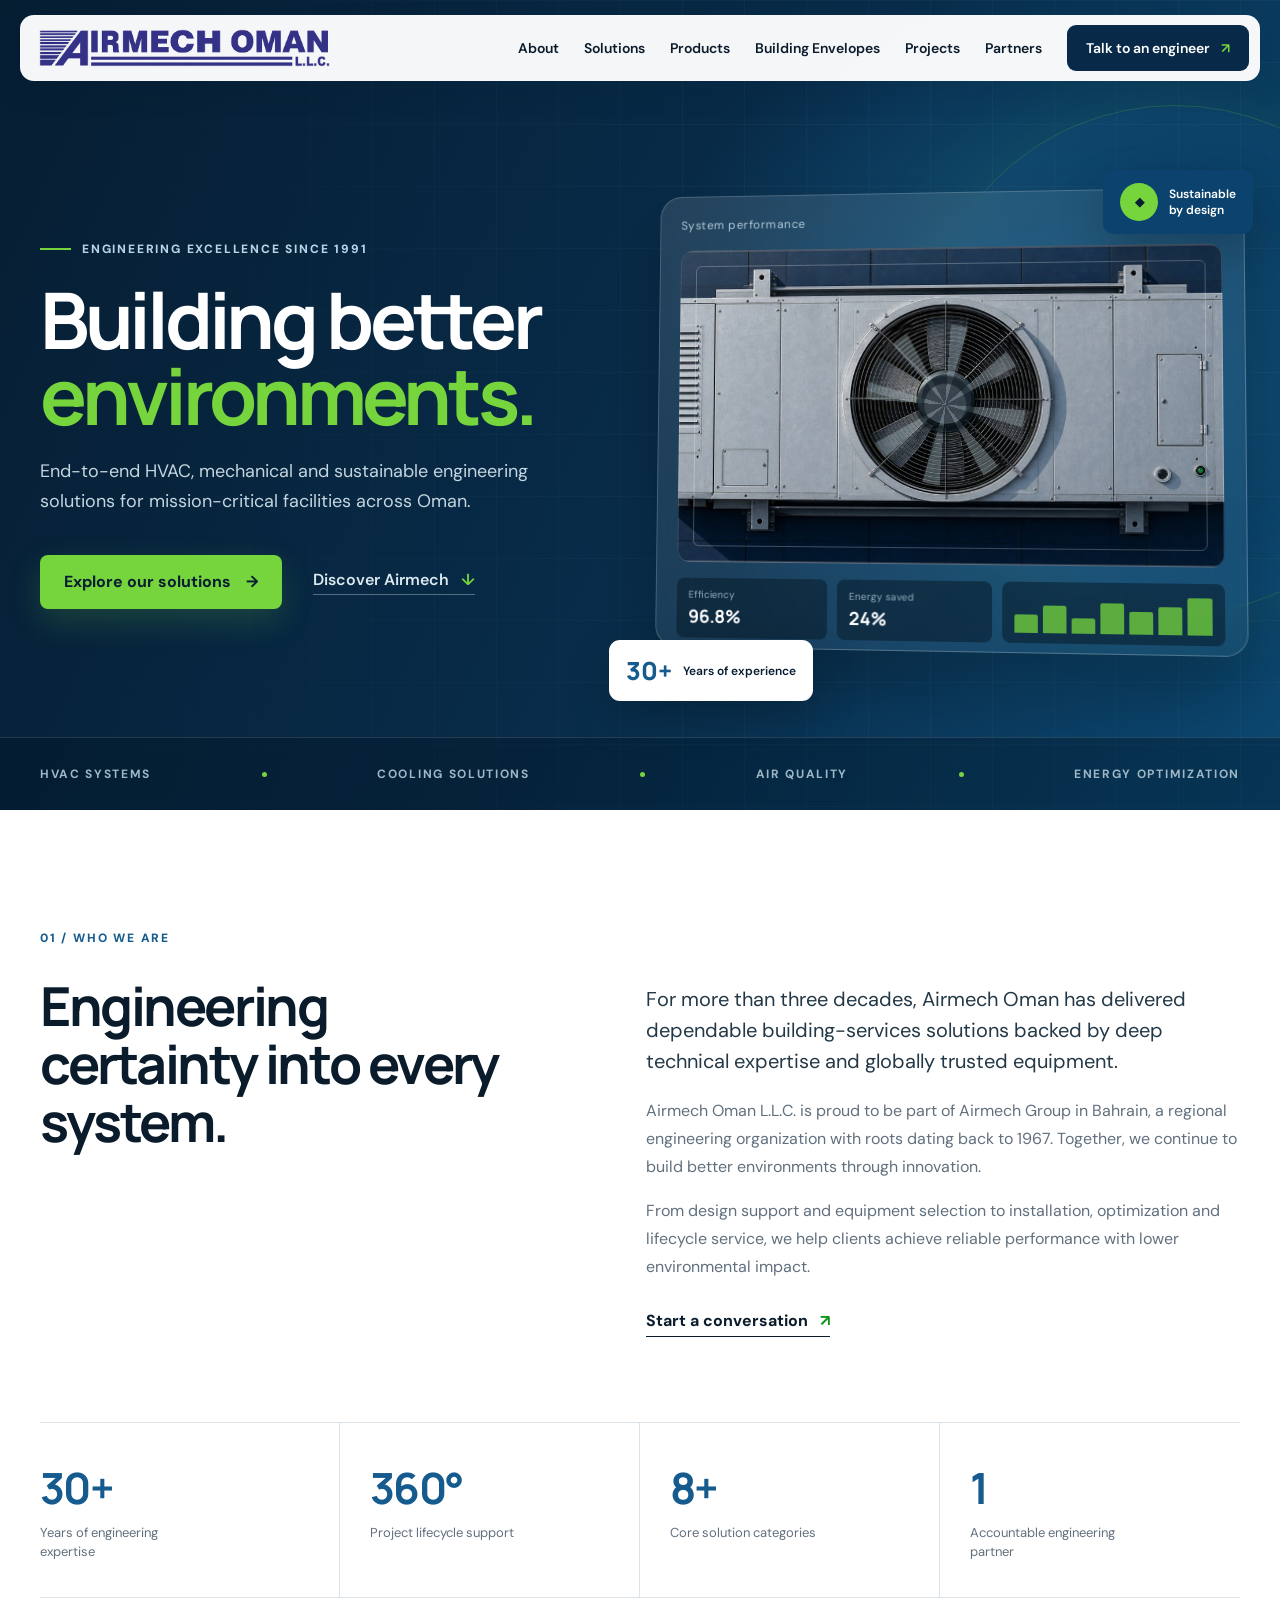
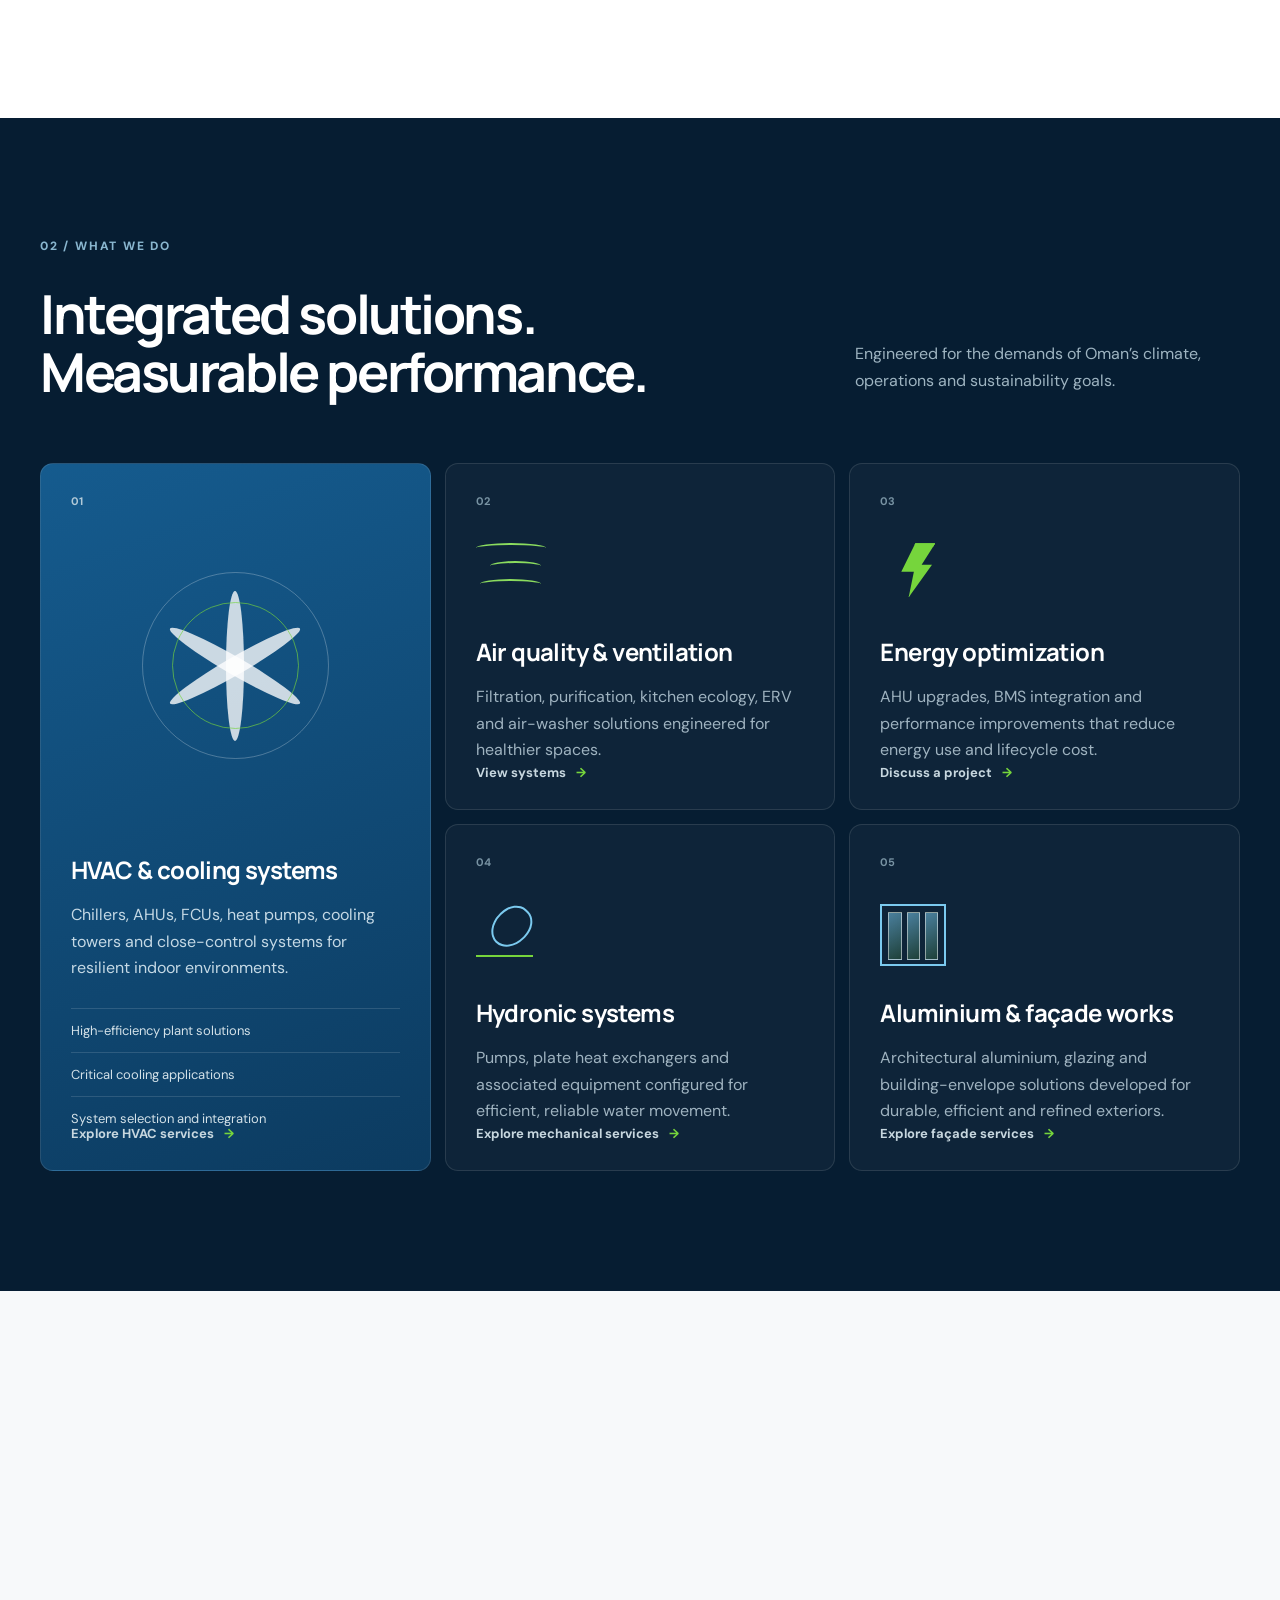
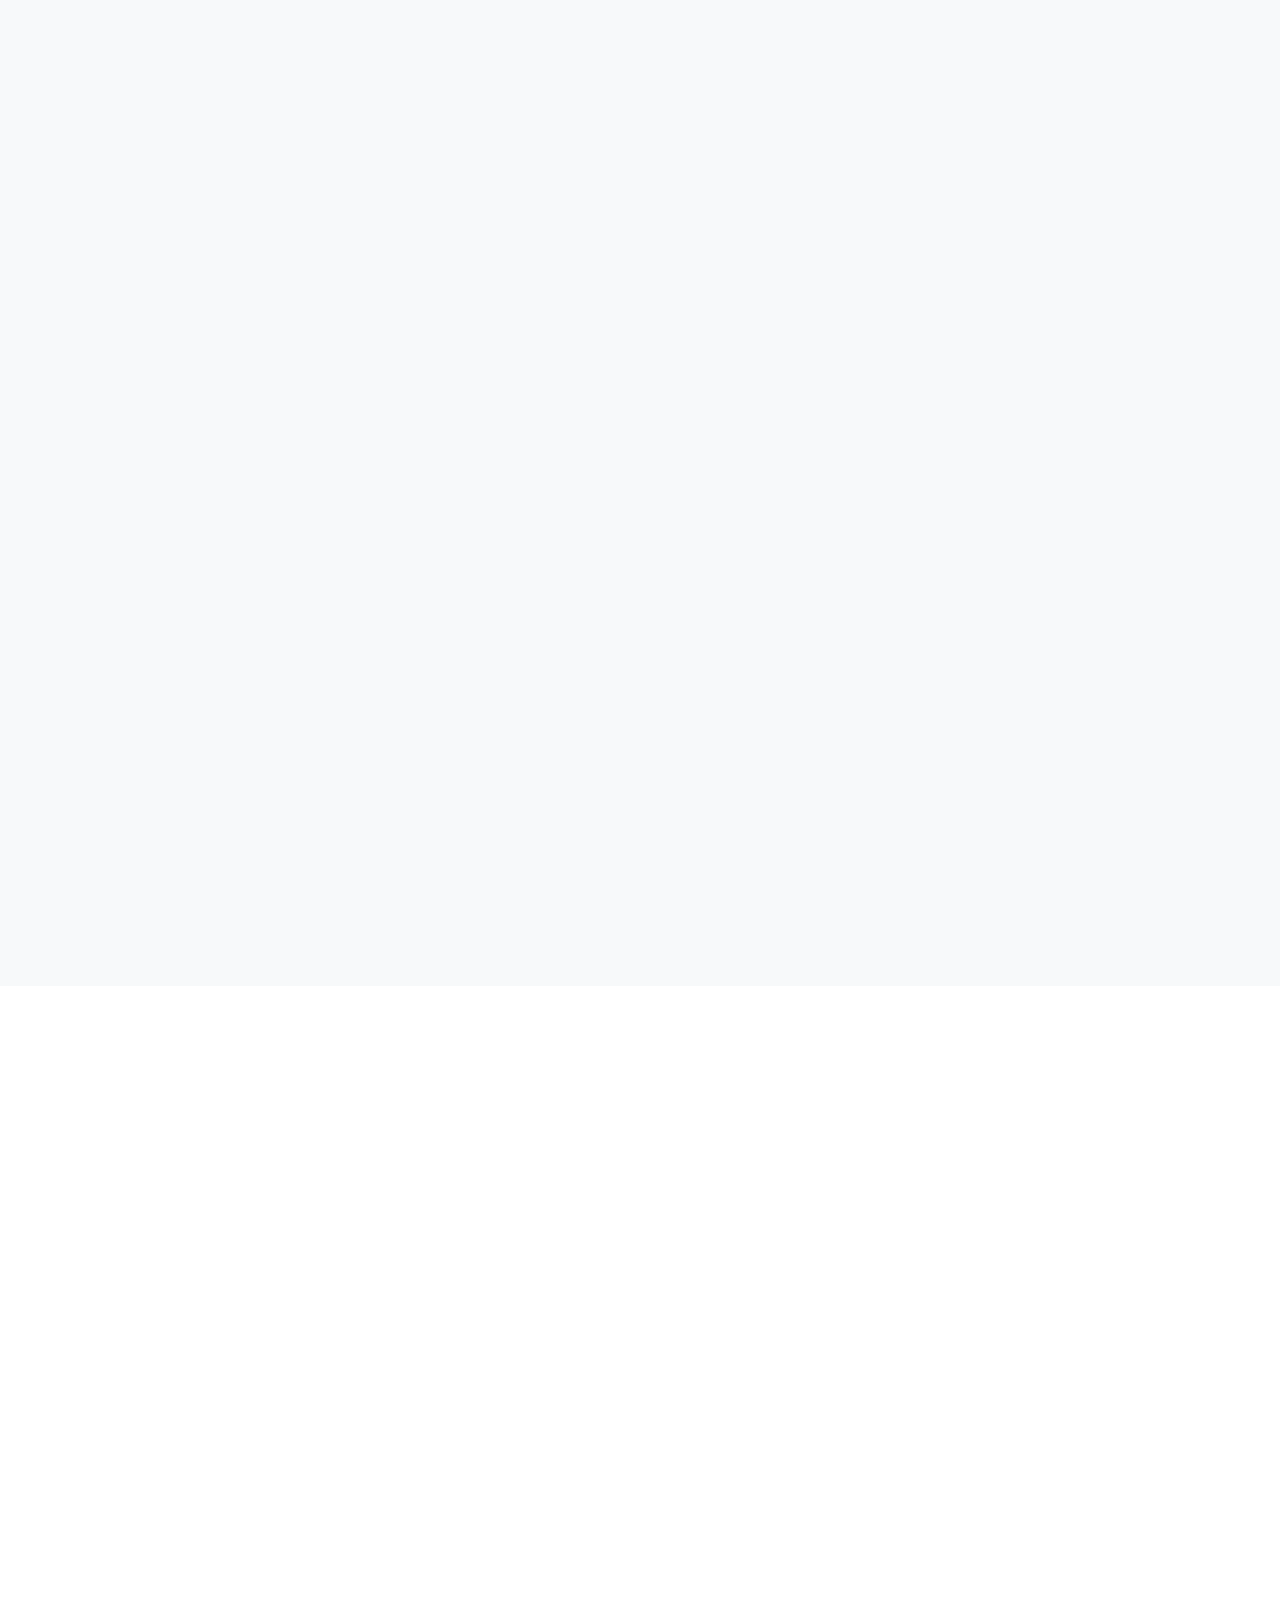
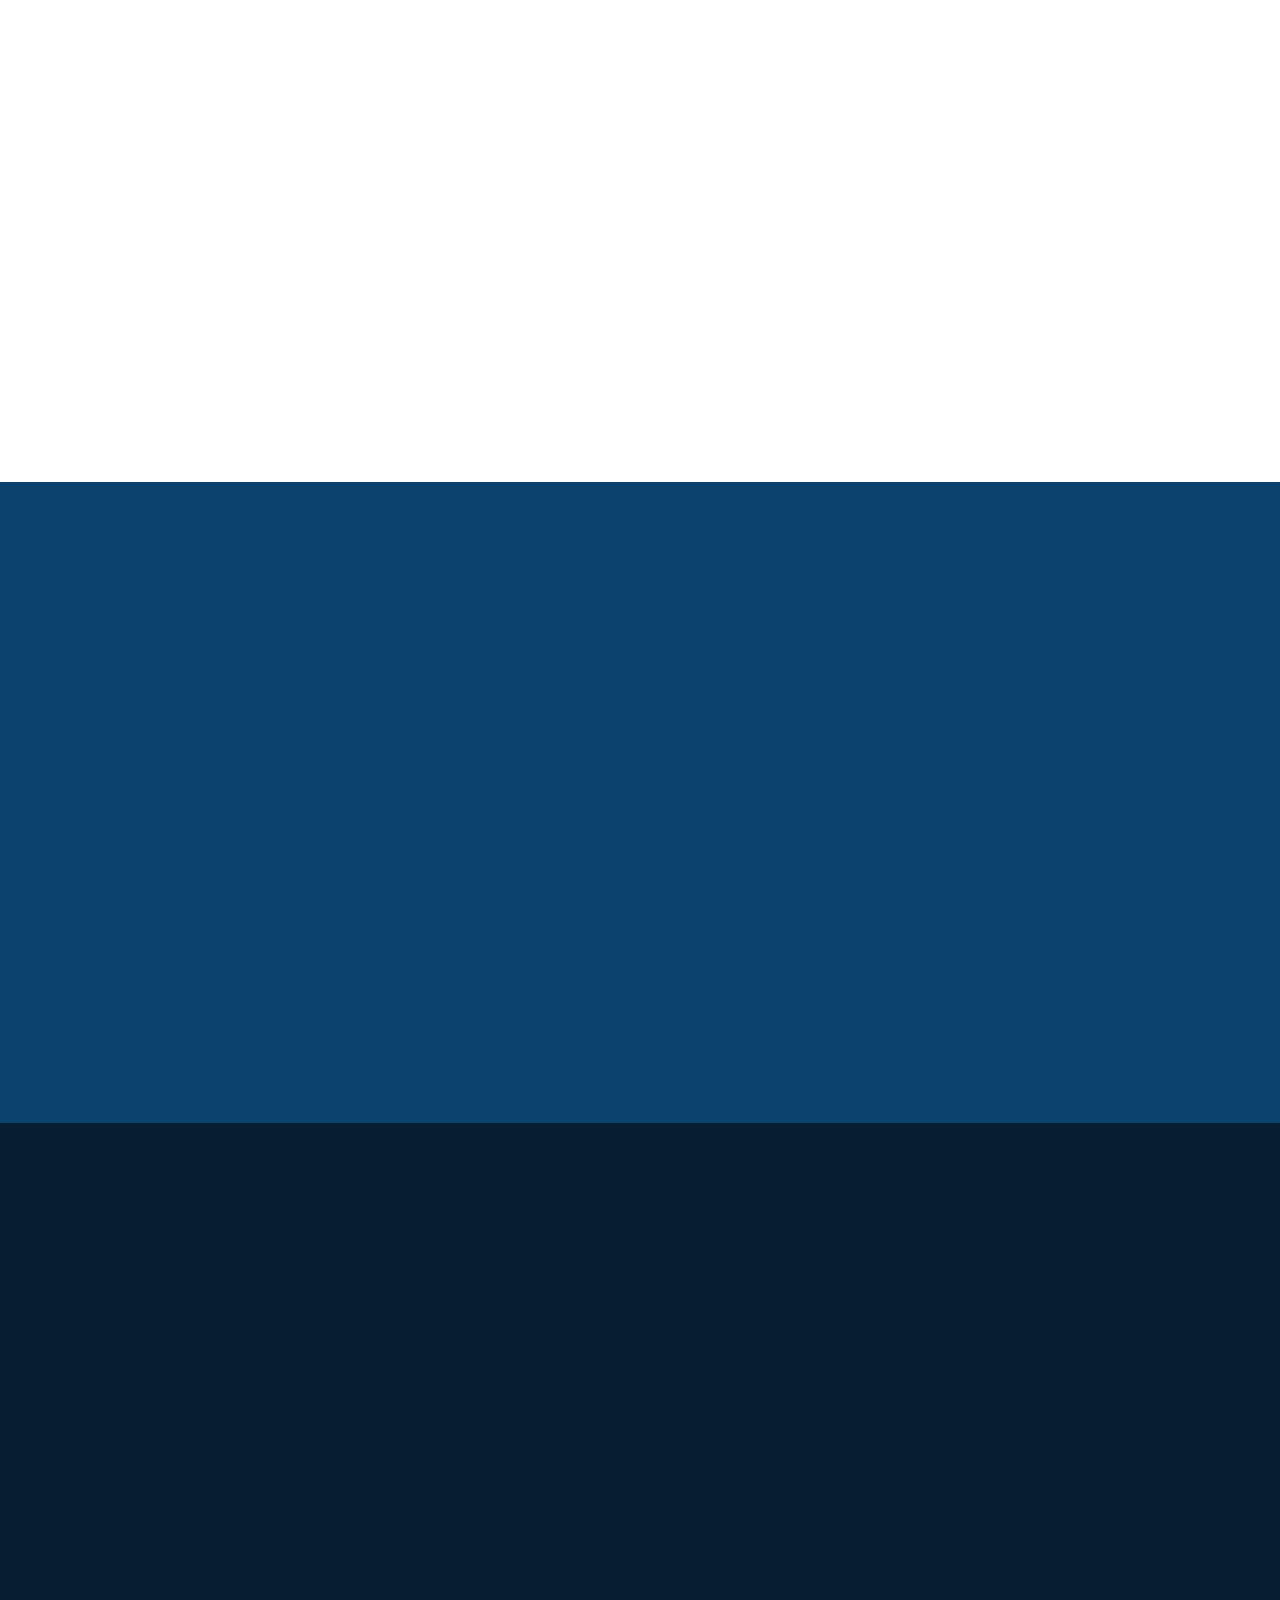
==== index.html @ e492c0a6 "Restore partner brand colors" ====
<!doctype html>
<html lang="en">
<head>
  <meta charset="UTF-8">
  <meta name="viewport" content="width=device-width, initial-scale=1.0">
  <meta name="description" content="Airmech Oman L.L.C. provides HVAC, mechanical engineering, aluminium, glazing and façade solutions across Oman. Engineering excellence since 1991.">
  <meta name="robots" content="noindex, nofollow, noarchive">
  <meta name="author" content="Airmech Oman L.L.C.">
  <meta name="geo.region" content="OM-MA">
  <meta name="geo.placename" content="Rusayl, Muscat, Oman">
  <link rel="canonical" href="https://airmechoman.com/">
  <meta property="og:type" content="website">
  <meta property="og:locale" content="en_OM">
  <meta property="og:site_name" content="Airmech Oman">
  <meta property="og:title" content="Airmech Oman | HVAC, Mechanical & Façade Engineering">
  <meta property="og:description" content="HVAC, mechanical, aluminium, glazing and façade engineering solutions delivered across Oman since 1991.">
  <meta property="og:url" content="https://airmechoman.com/">
  <meta property="og:image" content="https://airmechoman.com/assets/hvac-top-fan.jpg">
  <meta property="og:image:alt" content="Commercial HVAC equipment engineered by Airmech Oman">
  <meta name="twitter:card" content="summary_large_image">
  <meta name="twitter:title" content="Airmech Oman | Engineering Excellence Since 1991">
  <meta name="twitter:description" content="HVAC, mechanical, aluminium, glazing and façade engineering solutions across Oman.">
  <meta name="twitter:image" content="https://airmechoman.com/assets/hvac-top-fan.jpg">
  <title>Airmech Oman | HVAC, Mechanical & Façade Engineering</title>
  <link rel="preconnect" href="https://fonts.googleapis.com">
  <link rel="preconnect" href="https://fonts.gstatic.com" crossorigin>
  <link rel="preload" href="assets/airmech-logo-transparent.png" as="image" type="image/png">
  <link rel="preload" href="assets/hvac-top-fan.jpg" as="image" type="image/jpeg">
  <link href="https://fonts.googleapis.com/css2?family=DM+Sans:wght@400;500;600;700&family=Manrope:wght@500;600;700;800&display=swap" rel="stylesheet">
  <link rel="stylesheet" href="styles.css?v=partner-logos-20260620-7">
  <script type="application/ld+json">
  {
    "@context": "https://schema.org",
    "@type": ["LocalBusiness", "Organization"],
    "@id": "https://airmechoman.com/#organization",
    "name": "Airmech Oman L.L.C.",
    "alternateName": "Airmech Oman",
    "url": "https://airmechoman.com/",
    "logo": "https://airmechoman.com/assets/airmech-logo-transparent.png",
    "image": "https://airmechoman.com/assets/hvac-top-fan.jpg",
    "description": "Oman-based HVAC, mechanical engineering, aluminium, glazing and façade solutions provider established in 1991.",
    "foundingDate": "1991",
    "email": "Airmech@airmechoman.com",
    "telephone": "+96824447060",
    "faxNumber": "+96824447061",
    "address": {
      "@type": "PostalAddress",
      "streetAddress": "Road 4A, Rusayl Industrial City",
      "postOfficeBoxNumber": "2033",
      "postalCode": "112",
      "addressLocality": "Rusayl",
      "addressRegion": "Muscat",
      "addressCountry": "OM"
    },
    "areaServed": {
      "@type": "Country",
      "name": "Oman"
    },
    "hasMap": "https://www.google.com/maps/search/?api=1&query=Airmech+Oman+LLC+Road+4A+Rusayl+Industrial+City+Oman",
    "parentOrganization": {
      "@type": "Organization",
      "name": "Airmech Group",
      "address": {
        "@type": "PostalAddress",
        "addressCountry": "BH"
      }
    },
    "contactPoint": {
      "@type": "ContactPoint",
      "telephone": "+96824447060",
      "email": "Airmech@airmechoman.com",
      "contactType": "sales and project enquiries",
      "areaServed": "OM",
      "availableLanguage": ["English", "Arabic"]
    },
    "hasOfferCatalog": {
      "@type": "OfferCatalog",
      "name": "Engineering Services",
      "itemListElement": [
        {"@type": "Offer", "itemOffered": {"@type": "Service", "name": "HVAC and cooling systems", "url": "https://airmechoman.com/services/hvac/"}},
        {"@type": "Offer", "itemOffered": {"@type": "Service", "name": "Mechanical engineering services", "url": "https://airmechoman.com/services/mechanical/"}},
        {"@type": "Offer", "itemOffered": {"@type": "Service", "name": "Aluminium, glazing and façade works", "url": "https://airmechoman.com/services/aluminium-facades/"}}
      ]
    }
  }
  </script>
</head>
<body>
  <header class="site-header" id="top">
    <div class="nav-shell">
      <a class="brand" href="index.html" aria-label="Airmech Oman home">
        <img src="assets/airmech-logo-transparent.png" alt="Airmech Oman L.L.C." width="861" height="121" decoding="async" fetchpriority="high">
      </a>

      <div class="header-services" aria-label="Airmech Oman core services">
        <span></span>
        HVAC · Mechanical · Aluminium &amp; Façades
      </div>

      <button class="menu-toggle" aria-label="Open menu" aria-expanded="false">
        <span></span><span></span><span></span>
      </button>

      <nav class="nav-links" aria-label="Main navigation">
        <a href="#about">About</a>
        <a href="#solutions">Solutions</a>
        <a href="#products">Products</a>
        <a href="#projects">Building Envelopes</a>
        <a href="projects/">Projects</a>
        <a href="#partners">Partners</a>
        <a class="nav-cta" href="mailto:Airmech@airmechoman.com?subject=Engineering%20Enquiry">Talk to an engineer <span>↗</span></a>
      </nav>
    </div>
  </header>

  <main>
    <section class="hero">
      <div class="hero-grid"></div>
      <div class="hero-glow"></div>
      <div class="container hero-layout">
        <div class="hero-copy reveal">
          <div class="eyebrow"><span></span> Engineering excellence since 1991</div>
          <h1>Building better<br><em>environments.</em></h1>
          <p>End-to-end HVAC, mechanical and sustainable engineering solutions for mission-critical facilities across Oman.</p>
          <div class="hero-actions">
            <a class="button button-primary" href="#solutions">Explore our solutions <span>→</span></a>
            <a class="text-link" href="#about">Discover Airmech <span>↓</span></a>
          </div>
        </div>

        <div class="hero-visual reveal" aria-label="Top view of a commercial HVAC unit with a rotating fan">
          <div class="technical-card card-main">
            <div class="card-topline">
              <span>System performance</span>
              <span class="live"><i></i> Optimized</span>
            </div>
            <div class="machine machine-photo">
              <img src="assets/hvac-top-fan.jpg" alt="Commercial rooftop HVAC unit viewed from above" width="1200" height="546" loading="eager" decoding="sync" fetchpriority="high">
              <div class="hvac-fan-motion" aria-hidden="true"></div>
            </div>
            <div class="metrics">
              <div><small>Efficiency</small><strong>96.8%</strong></div>
              <div><small>Energy saved</small><strong>24%</strong></div>
              <div class="sparkline"><i></i><i></i><i></i><i></i><i></i><i></i><i></i></div>
            </div>
          </div>
          <div class="floating-badge badge-one"><span>30+</span> Years of experience</div>
          <div class="floating-badge badge-two">
            <div class="leaf">◆</div>
            Sustainable<br>by design
          </div>
        </div>
      </div>

      <div class="hero-strip">
        <div class="container strip-inner">
          <span>HVAC systems</span><i></i>
          <span>Cooling solutions</span><i></i>
          <span>Air quality</span><i></i>
          <span>Energy optimization</span>
        </div>
      </div>
    </section>

    <section class="section about" id="about">
      <div class="container">
        <div class="section-kicker reveal">01 / Who we are</div>
        <div class="about-grid">
          <div class="reveal">
            <h2>Engineering certainty into every system.</h2>
          </div>
          <div class="about-copy reveal">
            <p class="lead">For more than three decades, Airmech Oman has delivered dependable building-services solutions backed by deep technical expertise and globally trusted equipment.</p>
            <p>Airmech Oman L.L.C. is proud to be part of Airmech Group in Bahrain, a regional engineering organization with roots dating back to 1967. Together, we continue to build better environments through innovation.</p>
            <p>From design support and equipment selection to installation, optimization and lifecycle service, we help clients achieve reliable performance with lower environmental impact.</p>
            <a class="arrow-link" href="#contact">Start a conversation <span>↗</span></a>
          </div>
        </div>
        <div class="stats reveal">
          <article><strong data-count="30">30+</strong><span>Years of engineering expertise</span></article>
          <article><strong>360°</strong><span>Project lifecycle support</span></article>
          <article><strong>8+</strong><span>Core solution categories</span></article>
          <article><strong>1</strong><span>Accountable engineering partner</span></article>
        </div>

      </div>
    </section>

    <section class="section solutions" id="solutions">
      <div class="container">
        <div class="section-head reveal">
          <div>
            <div class="section-kicker light">02 / What we do</div>
            <h2>Integrated solutions.<br>Measurable performance.</h2>
          </div>
          <p>Engineered for the demands of Oman’s climate, operations and sustainability goals.</p>
        </div>

        <div class="solution-grid">
          <article class="solution-card featured reveal">
            <div class="solution-index">01</div>
            <div class="solution-icon cooling-icon"><i></i><i></i><i></i></div>
            <div>
              <h3>HVAC & cooling systems</h3>
              <p>Chillers, AHUs, FCUs, heat pumps, cooling towers and close-control systems for resilient indoor environments.</p>
              <ul>
                <li>High-efficiency plant solutions</li>
                <li>Critical cooling applications</li>
                <li>System selection and integration</li>
              </ul>
              <a href="services/hvac/" aria-label="Learn more about Airmech Oman HVAC services">Explore HVAC services <span>→</span></a>
            </div>
          </article>

          <article class="solution-card reveal">
            <div class="solution-index">02</div>
            <div class="line-icon airflow-icon"><span></span><span></span><span></span></div>
            <h3>Air quality & ventilation</h3>
            <p>Filtration, purification, kitchen ecology, ERV and air-washer solutions engineered for healthier spaces.</p>
            <a href="#products" aria-label="View air quality products">View systems <span>→</span></a>
          </article>

          <article class="solution-card reveal">
            <div class="solution-index">03</div>
            <div class="line-icon energy-icon"><span></span></div>
            <h3>Energy optimization</h3>
            <p>AHU upgrades, BMS integration and performance improvements that reduce energy use and lifecycle cost.</p>
            <a href="#contact" aria-label="Discuss energy optimization">Discuss a project <span>→</span></a>
          </article>

          <article class="solution-card reveal">
            <div class="solution-index">04</div>
            <div class="line-icon water-icon"><span></span><span></span></div>
            <h3>Hydronic systems</h3>
            <p>Pumps, plate heat exchangers and associated equipment configured for efficient, reliable water movement.</p>
            <a href="services/mechanical/" aria-label="Learn more about Airmech Oman mechanical services">Explore mechanical services <span>→</span></a>
          </article>

          <article class="solution-card facade-solution reveal">
            <div class="solution-index">05</div>
            <div class="line-icon facade-icon"><span></span><span></span><span></span></div>
            <h3>Aluminium & façade works</h3>
            <p>Architectural aluminium, glazing and building-envelope solutions developed for durable, efficient and refined exteriors.</p>
            <a href="services/aluminium-facades/" aria-label="Learn more about Airmech Oman aluminium and facade services">Explore façade services <span>→</span></a>
          </article>
        </div>
      </div>
    </section>

    <section class="section products" id="products">
      <div class="container">
        <div class="section-kicker reveal">03 / Product portfolio</div>
        <div class="products-intro reveal">
          <h2>Specified for performance.<br>Supported for life.</h2>
          <p>Our portfolio brings together proven technologies from leading global manufacturers.</p>
        </div>

        <div class="product-list reveal">
          <article>
            <span class="product-number">01</span>
            <div><h3>Climate systems</h3><p>Chillers · AHU · FCU · Heat pumps · BMS / CPM</p></div>
            <span class="product-arrow">↗</span>
          </article>
          <article>
            <span class="product-number">02</span>
            <div><h3>Heat rejection</h3><p>Cooling towers · Dry coolers</p></div>
            <span class="product-arrow">↗</span>
          </article>
          <article>
            <span class="product-number">03</span>
            <div><h3>Critical cooling</h3><p>Close-control units · In-row cooling</p></div>
            <span class="product-arrow">↗</span>
          </article>
          <article>
            <span class="product-number">04</span>
            <div><h3>Hydronic equipment</h3><p>Plate heat exchangers · Chilled-water pumps · End-suction, inline & split-case pumps</p></div>
            <span class="product-arrow">↗</span>
          </article>
          <article>
            <span class="product-number">05</span>
            <div><h3>Air treatment</h3><p>Air filtration · Air purification · Kitchen ecology · ERV · Air washers</p></div>
            <span class="product-arrow">↗</span>
          </article>
          <article>
            <span class="product-number">06</span>
            <div><h3>Efficiency upgrades</h3><p>AHU energy upgrade solutions</p></div>
            <span class="product-arrow">↗</span>
          </article>
          <article>
            <span class="product-number">07</span>
            <div><h3>Aluminium & façade systems</h3><p>Curtain walls · Structural glazing · Aluminium doors & windows · Louvres · Cladding · Skylights</p></div>
            <span class="product-arrow">↗</span>
          </article>
        </div>
      </div>
    </section>

    <section class="section projects" id="projects">
      <div class="container">
        <div class="section-head projects-head reveal">
          <div>
            <div class="section-kicker">04 Building envelopes</div>
            <h2>Building envelopes<br>made to perform.</h2>
          </div>
          <p>Representative project scopes combining architectural intent, climate performance and precise fabrication.</p>
        </div>

        <div class="project-grid">
          <article class="project-card project-curtain reveal">
            <div class="project-visual">
              <img class="project-photo" src="assets/curtain-wall-facade.jpg" alt="Modern commercial building with a unitized glass curtain wall facade" width="1200" height="800" loading="lazy" decoding="async">
            </div>
            <div class="project-info">
              <span>01</span>
              <div>
                <h3>Curtain wall façades</h3>
                <p>Unitized and stick-system façades for offices, mixed-use buildings and institutional developments.</p>
              </div>
            </div>
          </article>

          <article class="project-card project-glazing reveal">
            <div class="project-visual">
              <img class="project-photo" src="assets/structural-glazing.jpg" alt="Point-supported structural glazing at a modern building entrance" width="1200" height="800" loading="lazy" decoding="async">
            </div>
            <div class="project-info">
              <span>02</span>
              <div>
                <h3>Structural glazing</h3>
                <p>Clean glass elevations, entrances and feature façades with carefully resolved junctions and finishes.</p>
              </div>
            </div>
          </article>

          <article class="project-card project-cladding reveal">
            <div class="project-visual">
              <img class="project-photo" src="assets/cladding-louvres.jpg" alt="Modern industrial building with aluminium cladding and ventilation louvres" width="1200" height="800" loading="lazy" decoding="async">
            </div>
            <div class="project-info">
              <span>03</span>
              <div>
                <h3>Cladding & louvre systems</h3>
                <p>Aluminium composite cladding, screens and ventilation louvres for robust, climate-responsive envelopes.</p>
              </div>
            </div>
          </article>
        </div>

        <div class="project-capabilities reveal">
          <span>Design development</span>
          <span>Engineering coordination</span>
          <span>Fabrication</span>
          <span>Installation</span>
          <span>Quality assurance</span>
        </div>
      </div>
    </section>

    <section class="partners" id="partners">
      <div class="container">
        <div class="partner-copy reveal">
          <div class="section-kicker light">05 / Technology partners</div>
          <h2>Global technology.<br>Local engineering.</h2>
          <p>Selected international brands, integrated and supported by an experienced Oman-based team.</p>
        </div>
        <div class="brand-cloud reveal" aria-label="Airmech technology partners">
          <span class="brand-logo brand-logo-trane">
            <img src="assets/trane-logo.svg" alt="Trane" width="444" height="131" loading="lazy" decoding="async">
          </span>
          <span class="brand-logo brand-logo-evapco">
            <img src="assets/evapco-logo.svg" alt="EVAPCO" width="318" height="113" loading="lazy" decoding="async">
          </span>
          <span class="brand-logo brand-logo-montair">
            <img src="assets/montair-logo.svg" alt="MONTAIR" width="284" height="109" loading="lazy" decoding="async">
          </span>
          <span class="brand-logo brand-logo-ares">
            <img src="assets/ares-logo.png" alt="ARES PHE" width="208" height="87" loading="lazy" decoding="async">
          </span>
          <span class="brand-logo brand-logo-sempa">
            <img src="assets/sempa-logo.svg" alt="SEMPA" width="193" height="49" loading="lazy" decoding="async">
          </span>
          <span class="brand-logo brand-logo-camfil">
            <img src="assets/camfil-logo.svg" alt="Camfil" width="513" height="136" loading="lazy" decoding="async">
          </span>
          <span class="brand-logo brand-logo-bsk">
            <img src="assets/bsk-logo.png" alt="BSK" width="181" height="51" loading="lazy" decoding="async">
          </span>
          <span class="brand-logo brand-logo-novenco">
            <img src="assets/novenco-logo.svg" alt="NOVENCO" width="250" height="90" loading="lazy" decoding="async">
          </span>
        </div>
      </div>
    </section>

    <section class="section portfolio" id="portfolio">
      <div class="container">
        <div class="section-head portfolio-head reveal">
          <div>
            <div class="section-kicker">06 / Projects</div>
            <h2>Our project portfolio<br>is growing.</h2>
          </div>
        </div>

        <div class="portfolio-grid">
          <article class="portfolio-placeholder reveal">
            <div class="portfolio-placeholder-top">
              <span>01</span>
              <b>Coming soon</b>
            </div>
            <div>
              <h3>Project title</h3>
              <p>Location · Client · Scope of work</p>
            </div>
          </article>

          <article class="portfolio-placeholder reveal">
            <div class="portfolio-placeholder-top">
              <span>02</span>
              <b>Coming soon</b>
            </div>
            <div>
              <h3>Project title</h3>
              <p>Location · Client · Scope of work</p>
            </div>
          </article>

          <article class="portfolio-placeholder reveal">
            <div class="portfolio-placeholder-top">
              <span>03</span>
              <b>Coming soon</b>
            </div>
            <div>
              <h3>Project title</h3>
              <p>Location · Client · Scope of work</p>
            </div>
          </article>
        </div>
      </div>
    </section>

    <section class="section contact" id="contact">
      <div class="container contact-card reveal">
        <div class="contact-copy">
          <div class="section-kicker light">Let’s engineer what’s next</div>
          <h2>Have a project in mind?</h2>
          <p>Tell us what your facility needs. Our engineering team will help shape the right solution.</p>
        </div>
        <form class="contact-form" action="mailto:Airmech@airmechoman.com" method="post">
          <label>
            <span>Name</span>
            <input type="text" name="name" placeholder="Your name" required>
          </label>
          <label>
            <span>Work email</span>
            <input type="email" name="email" placeholder="name@company.com" required>
          </label>
          <label class="full">
            <span>How can we help?</span>
            <textarea name="message" placeholder="Tell us about your project" rows="3" required></textarea>
          </label>
          <button class="button button-green" type="submit">Send enquiry <span>→</span></button>
          <p class="form-status" role="status"></p>
        </form>
      </div>

      <div class="container about-contact reveal">
        <div class="about-contact-intro">
          <div class="section-kicker light">Visit or contact us</div>
          <h3>Airmech Oman L.L.C.</h3>
          <p>Our engineering and operations team is based in Rusayl Industrial City, Sultanate of Oman.</p>
        </div>

        <div class="contact-details">
          <a class="contact-detail" href="https://www.google.com/maps/search/?api=1&amp;query=Airmech+Oman+LLC+Road+4A+Rusayl+Industrial+City+Oman" target="_blank" rel="noopener noreferrer">
            <span class="contact-detail-icon" aria-hidden="true">⌖</span>
            <span>
              <small>Address & Google location</small>
              <strong>Road 4A, Rusayl Industrial City</strong>
              <em>P.O. Box 2033, Postal Code 112, Ruwi, Sultanate of Oman</em>
            </span>
            <b>↗</b>
          </a>

          <a class="contact-detail" href="mailto:Airmech@airmechoman.com">
            <span class="contact-detail-icon" aria-hidden="true">@</span>
            <span>
              <small>Email</small>
              <strong>Airmech@airmechoman.com</strong>
              <em>General and project enquiries</em>
            </span>
            <b>↗</b>
          </a>

          <a class="contact-detail" href="tel:+96824447060">
            <span class="contact-detail-icon phone-mark" aria-hidden="true">☎</span>
            <span>
              <small>Phone</small>
              <strong>+968 24 447060</strong>
              <em>Fax: +968 24 447061</em>
            </span>
            <b>↗</b>
          </a>
        </div>
      </div>
    </section>
  </main>

  <footer>
    <div class="container footer-grid">
      <div>
        <img src="assets/airmech-logo.png" alt="Airmech Oman L.L.C." width="1180" height="200" loading="lazy" decoding="async">
        <p>Sustainable engineering solutions delivered with quality & excellence.</p>
      </div>
      <div class="footer-links">
        <a href="#about">About</a>
        <a href="#solutions">Solutions</a>
        <a href="#products">Products</a>
        <a href="#projects">Building Envelopes</a>
        <a href="projects/">Projects</a>
        <a href="#contact">Contact</a>
      </div>
      <div class="footer-meta">
        <p>Road 4A, Rusayl Industrial City</p>
        <p>+968 24 447060</p>
        <p>Airmech Oman L.L.C.</p>
      </div>
    </div>
    <div class="container footer-bottom">
      <span>© <span id="year"></span> Airmech Oman L.L.C.</span>
      <span>Engineering excellence since 1991</span>
    </div>
  </footer>

  <script src="script.js"></script>
</body>
</html>
---- styles.css ----
:root {
  --blue-950: #061d32;
  --blue-900: #082a48;
  --blue-800: #0b436e;
  --blue-700: #155b8e;
  --brand-purple: #49449c;
  --green: #119319;
  --green-bright: #76d53c;
  --ink: #0a1c2b;
  --muted: #62707e;
  --line: #dce3e8;
  --ice: #f1f6f8;
  --white: #fff;
  --container: 1200px;
}

* { box-sizing: border-box; }
html { scroll-behavior: smooth; overflow-x: hidden; }
body {
  margin: 0;
  width: 100%;
  max-width: 100%;
  overflow-x: hidden;
  color: var(--ink);
  background: var(--white);
  font-family: "DM Sans", sans-serif;
  -webkit-font-smoothing: antialiased;
}
a { color: inherit; text-decoration: none; }
button, input, textarea { font: inherit; }
img { max-width: 100%; display: block; }
.container { width: min(calc(100% - 40px), var(--container)); margin-inline: auto; }
.section, .partners, footer { content-visibility: auto; contain-intrinsic-size: 800px; }

.site-header {
  position: fixed;
  z-index: 100;
  top: 0;
  left: 0;
  right: 0;
  padding: 15px 0;
  transition: .3s ease;
}
.site-header.scrolled {
  padding: 9px 0;
  background: rgba(255,255,255,.94);
  box-shadow: 0 8px 30px rgba(7,32,50,.08);
  backdrop-filter: blur(18px);
}
.nav-shell {
  width: min(calc(100% - 40px), 1280px);
  margin: auto;
  min-height: 64px;
  padding: 7px 10px 7px 16px;
  display: flex;
  align-items: center;
  justify-content: space-between;
  border: 1px solid rgba(255,255,255,.22);
  border-radius: 14px;
  background: rgba(255,255,255,.96);
  box-shadow: 0 8px 35px rgba(5,25,43,.08);
}
.brand {
  display: block;
  width: 295px;
  height: 50px;
  overflow: visible;
  border-radius: 0;
}
.brand img {
  width: 100%;
  height: 100%;
  object-fit: contain;
  object-position: center;
  border-radius: 0;
  clip-path: none;
  filter: none;
  transform: none;
}
.header-services {
  display: none;
  align-items: center;
  gap: 10px;
  color: var(--blue-800);
  font-family: "Manrope", sans-serif;
  font-size: 12px;
  font-weight: 800;
  letter-spacing: .07em;
  text-transform: uppercase;
}
.header-services span {
  width: 8px;
  height: 8px;
  flex: 0 0 auto;
  border-radius: 50%;
  background: var(--green-bright);
  box-shadow: 0 0 0 5px rgba(118,213,60,.14);
}
.nav-links { display: flex; align-items: center; gap: 25px; font-weight: 600; font-size: 14px; }
.nav-links > a:not(.nav-cta) { transition: color .2s; }
.nav-links > a:not(.nav-cta):hover { color: var(--blue-700); }
.nav-cta {
  padding: 14px 19px;
  color: white;
  border-radius: 9px;
  background: var(--blue-900);
}
.nav-cta span { margin-left: 8px; color: var(--green-bright); }
.menu-toggle { display: none; border: 0; background: none; padding: 10px; }
.menu-toggle span { display: block; width: 24px; height: 2px; margin: 5px; background: var(--ink); }

.hero {
  position: relative;
  min-height: 810px;
  padding: 165px 0 98px;
  color: white;
  overflow: hidden;
  background:
    radial-gradient(circle at 79% 43%, rgba(27,111,158,.52), transparent 32%),
    linear-gradient(115deg, var(--blue-950) 0%, #082c4a 54%, #0b4872 100%);
}
.hero-grid {
  position: absolute;
  inset: 0;
  opacity: .12;
  background-image:
    linear-gradient(rgba(255,255,255,.24) 1px, transparent 1px),
    linear-gradient(90deg, rgba(255,255,255,.24) 1px, transparent 1px);
  background-size: 62px 62px;
  mask-image: linear-gradient(90deg, transparent, black 55%, black);
}
.hero-glow {
  position: absolute;
  width: 510px;
  height: 510px;
  border: 1px solid rgba(118,213,60,.22);
  border-radius: 50%;
  right: -150px;
  top: 105px;
  box-shadow: 0 0 100px rgba(118,213,60,.08), inset 0 0 100px rgba(55,146,190,.13);
}
.hero-layout { position: relative; display: grid; grid-template-columns: .93fr 1.07fr; align-items: center; gap: 55px; min-width: 0; }
.hero-layout > * { min-width: 0; }
.eyebrow, .section-kicker {
  display: flex;
  align-items: center;
  gap: 11px;
  color: var(--blue-700);
  font-size: 12px;
  font-weight: 800;
  letter-spacing: .15em;
  text-transform: uppercase;
}
.eyebrow { color: #b6d5e8; }
.eyebrow span { width: 31px; height: 2px; background: var(--green-bright); }
.hero h1, h2, h3 { font-family: "Manrope", sans-serif; }
.hero h1 {
  margin: 25px 0 22px;
  font-size: clamp(56px, 6.1vw, 88px);
  font-weight: 700;
  line-height: .97;
  letter-spacing: -.055em;
}
.hero h1 em { color: var(--green-bright); font-style: normal; }
.hero-copy > p {
  width: 100%;
  max-width: 600px;
  margin: 0;
  color: #c4d5df;
  font-size: 18px;
  line-height: 1.7;
}
.hero-actions { display: flex; align-items: center; gap: 31px; margin-top: 38px; }
.button {
  display: inline-flex;
  align-items: center;
  justify-content: center;
  gap: 15px;
  min-height: 54px;
  padding: 0 24px;
  border: 0;
  border-radius: 8px;
  font-weight: 700;
  cursor: pointer;
  transition: transform .2s, box-shadow .2s, background .2s;
}
.button:hover { transform: translateY(-2px); }
.button-primary { color: var(--blue-950); background: var(--green-bright); box-shadow: 0 12px 32px rgba(118,213,60,.18); }
.text-link { padding-bottom: 4px; border-bottom: 1px solid rgba(255,255,255,.32); color: #dbe9ef; font-weight: 600; }
.text-link span { margin-left: 8px; color: var(--green-bright); }

.hero-visual { position: relative; min-height: 520px; perspective: 900px; }
.technical-card {
  position: absolute;
  inset: 25px 0 35px 24px;
  padding: 21px;
  border: 1px solid rgba(255,255,255,.21);
  border-radius: 22px;
  background: linear-gradient(145deg, rgba(255,255,255,.11), rgba(255,255,255,.035));
  box-shadow: 0 35px 70px rgba(0,0,0,.25);
  backdrop-filter: blur(16px);
  transform: rotateY(-4deg) rotateX(2deg);
  min-width: 0;
}
.card-topline { display: flex; justify-content: space-between; color: #afc8d6; font-size: 12px; letter-spacing: .04em; }
.live { color: #bcec9e; }
.live i { display: inline-block; width: 7px; height: 7px; margin-right: 5px; border-radius: 50%; background: var(--green-bright); box-shadow: 0 0 0 5px rgba(118,213,60,.1); }
.machine {
  position: relative;
  height: 318px;
  margin-top: 18px;
  border-radius: 13px;
  overflow: hidden;
  border: 1px solid rgba(255,255,255,.15);
  background: linear-gradient(155deg, #b8c4c8, #647c87 51%, #3c5966);
  box-shadow: inset 0 0 70px rgba(4,20,31,.5);
}
.machine-photo {
  background-color: #102a43;
  background-image: url("assets/hvac-top-fan.jpg");
  background-position: center;
  background-size: cover;
}
.machine-photo > img {
  width: 100%;
  height: 100%;
  object-fit: cover;
  object-position: center;
}
.machine-photo::after {
  content: "";
  position: absolute;
  inset: 0;
  pointer-events: none;
  background: linear-gradient(145deg, rgba(255,255,255,.07), transparent 42%, rgba(6,29,50,.13));
}
.hvac-fan-motion {
  position: absolute;
  z-index: 2;
  top: 50%;
  left: 50%;
  width: 39%;
  aspect-ratio: 1;
  overflow: hidden;
  border-radius: 50%;
  transform: translate(-50%, -50%);
  filter: drop-shadow(0 0 10px rgba(118,213,60,.08));
}
.hvac-fan-motion::before {
  content: "";
  position: absolute;
  inset: 12%;
  border-radius: 50%;
  background:
    radial-gradient(circle, transparent 0 18%, rgba(12,24,33,.62) 19% 25%, transparent 26%),
    repeating-conic-gradient(from 4deg, rgba(178,197,205,.34) 0 12deg, transparent 13deg 45deg);
  mix-blend-mode: screen;
  animation: spin 3.5s linear infinite;
}
.machine::before {
  content: "";
  position: absolute;
  inset: 15px;
  border: 1px solid rgba(255,255,255,.25);
  border-radius: 6px;
}
.machine-panel {
  position: absolute;
  left: 7%;
  right: 7%;
  bottom: 11%;
  height: 60%;
  display: flex;
  align-items: center;
  justify-content: space-around;
  border: 3px solid #243943;
  background: linear-gradient(180deg, #78909a, #425b65);
  box-shadow: inset 0 12px 18px rgba(255,255,255,.11), 0 10px 28px rgba(0,0,0,.3);
}
.fan {
  width: 126px;
  aspect-ratio: 1;
  border: 8px solid #293e47;
  border-radius: 50%;
  background: repeating-conic-gradient(from 4deg, #233943 0 9deg, #69818b 10deg 18deg);
  box-shadow: inset 0 0 0 18px #536c76, inset 0 0 25px #132630;
  animation: spin 20s linear infinite;
}
.fan span { display: block; width: 32px; height: 32px; margin: 39px; border-radius: 50%; background: #1a3039; box-shadow: 0 0 0 8px #91a3a9; }
.machine-rail { position: absolute; left: 0; right: 0; height: 9px; background: #243d49; box-shadow: 0 3px 0 rgba(255,255,255,.14); }
.rail-one { top: 24%; } .rail-two { top: 32%; }
.pipe { position: absolute; top: -9px; width: 24px; height: 109px; border: 5px solid #9eabb0; border-bottom: 0; border-radius: 14px 14px 0 0; background: #425b66; }
.pipe-a { left: 18%; } .pipe-b { right: 18%; }
.metrics { display: grid; grid-template-columns: 1fr 1fr 1.4fr; gap: 10px; margin-top: 16px; }
.metrics > div { padding: 10px 12px; border-radius: 8px; background: rgba(6,26,41,.55); }
.metrics small { display: block; color: #92adbc; font-size: 10px; }
.metrics strong { display: block; margin-top: 3px; font-family: "Manrope"; font-size: 18px; }
.sparkline { display: flex; align-items: flex-end; gap: 5px; }
.sparkline i {
  flex: 1;
  height: 45%;
  border-radius: 2px 2px 0 0;
  background: var(--green-bright);
  opacity: .75;
  transform-origin: center bottom;
  animation: graph-pulse 2.8s ease-in-out infinite alternate;
}
.sparkline i:nth-child(2), .sparkline i:nth-child(6) { height: 68%; }
.sparkline i:nth-child(3) { height: 38%; }
.sparkline i:nth-child(4) { height: 75%; }
.sparkline i:nth-child(5) { height: 55%; }
.sparkline i:nth-child(7) { height: 90%; }
.sparkline i:nth-child(2) { animation-delay: -.45s; }
.sparkline i:nth-child(3) { animation-delay: -1.2s; }
.sparkline i:nth-child(4) { animation-delay: -.8s; }
.sparkline i:nth-child(5) { animation-delay: -1.65s; }
.sparkline i:nth-child(6) { animation-delay: -.25s; }
.sparkline i:nth-child(7) { animation-delay: -1.05s; }
.floating-badge {
  position: absolute;
  z-index: 2;
  display: flex;
  align-items: center;
  gap: 11px;
  padding: 13px 17px;
  border-radius: 11px;
  color: var(--blue-950);
  background: white;
  box-shadow: 0 18px 45px rgba(0,0,0,.2);
  font-size: 12px;
  font-weight: 600;
}
.floating-badge span { color: var(--blue-700); font: 800 25px "Manrope"; }
.badge-one { left: -18px; bottom: -16px; }
.badge-two { right: -13px; top: 5px; color: white; background: var(--blue-800); }
.leaf { display: grid; place-items: center; width: 38px; height: 38px; color: var(--blue-950); border-radius: 50%; background: var(--green-bright); }
.hero-strip { position: absolute; bottom: 0; left: 0; right: 0; border-top: 1px solid rgba(255,255,255,.13); background: rgba(2,19,32,.35); }
.strip-inner { min-height: 72px; display: flex; align-items: center; justify-content: space-between; color: #9db7c6; font-size: 12px; font-weight: 700; letter-spacing: .14em; text-transform: uppercase; }
.strip-inner i { width: 5px; height: 5px; border-radius: 50%; background: var(--green-bright); }
@keyframes spin { to { transform: rotate(360deg); } }
@keyframes graph-pulse {
  0% { transform: scaleY(.55); opacity: .55; }
  45% { transform: scaleY(.9); opacity: .78; }
  100% { transform: scaleY(1.08); opacity: 1; }
}

.section { padding: 120px 0; }
section[id] { scroll-margin-top: 105px; }
.section-kicker { margin-bottom: 31px; }
.section-kicker.light { color: #89b6cf; }
.about-grid { display: grid; grid-template-columns: .9fr 1.1fr; gap: 10%; }
h2 { margin: 0; font-size: clamp(38px, 4.2vw, 62px); line-height: 1.08; letter-spacing: -.045em; }
.about-copy { padding-top: 7px; }
.about-copy p { color: var(--muted); font-size: 16px; line-height: 1.75; }
.about-copy .lead { margin-top: 0; color: #243947; font-size: 20px; line-height: 1.55; }
.arrow-link { display: inline-flex; gap: 12px; margin-top: 13px; padding-bottom: 5px; border-bottom: 1px solid var(--ink); font-weight: 700; }
.arrow-link span { color: var(--green); }
.stats { display: grid; grid-template-columns: repeat(4, 1fr); margin-top: 85px; border-top: 1px solid var(--line); border-bottom: 1px solid var(--line); }
.stats article { min-height: 160px; padding: 35px 30px; border-right: 1px solid var(--line); }
.stats article:first-child { padding-left: 0; }
.stats article:last-child { border-right: 0; }
.stats strong { display: block; color: var(--blue-700); font: 700 43px "Manrope"; letter-spacing: -.04em; }
.stats span { display: block; max-width: 170px; margin-top: 7px; color: var(--muted); font-size: 13px; line-height: 1.45; }
.about-contact {
  display: grid;
  grid-template-columns: .72fr 1.28fr;
  gap: 8%;
  margin-top: 78px;
  padding: 52px;
  border-radius: 16px;
  color: white;
  background:
    radial-gradient(circle at 8% 15%, rgba(118,213,60,.14), transparent 32%),
    linear-gradient(135deg, var(--blue-950), var(--blue-800));
}
.about-contact-intro h3 { margin: 0 0 15px; font-size: 31px; letter-spacing: -.035em; }
.about-contact-intro p { max-width: 360px; margin: 0; color: #adc4d0; line-height: 1.7; }
.contact-details { display: grid; gap: 10px; }
.contact-detail {
  display: grid;
  grid-template-columns: 48px 1fr 25px;
  align-items: center;
  gap: 16px;
  min-height: 94px;
  padding: 15px 18px;
  border: 1px solid rgba(255,255,255,.13);
  border-radius: 10px;
  background: rgba(255,255,255,.045);
  transition: transform .25s, border-color .25s, background .25s;
}
.contact-detail:hover { transform: translateX(5px); border-color: rgba(118,213,60,.5); background: rgba(255,255,255,.08); }
.contact-detail-icon {
  display: grid;
  place-items: center;
  width: 43px;
  height: 43px;
  border-radius: 50%;
  color: var(--blue-950);
  background: var(--green-bright);
  font: 800 21px "Manrope";
}
.phone-mark { font-size: 18px; }
.contact-detail small, .contact-detail em { display: block; }
.contact-detail small { margin-bottom: 4px; color: #84a8bb; font-size: 9px; font-weight: 800; letter-spacing: .13em; text-transform: uppercase; }
.contact-detail strong { display: block; color: white; font-size: 16px; }
.contact-detail em { margin-top: 3px; color: #9eb7c4; font-size: 12px; font-style: normal; line-height: 1.45; }
.contact-detail b { color: var(--green-bright); font-weight: 500; }

.solutions { color: white; background: var(--blue-950); }
.section-head { display: flex; align-items: flex-end; justify-content: space-between; gap: 50px; margin-bottom: 62px; }
.section-head p { max-width: 385px; margin: 0 0 7px; color: #9eb4c1; line-height: 1.65; }
.solution-grid { display: grid; grid-template-columns: repeat(3, 1fr); gap: 14px; }
.solution-card {
  position: relative;
  min-height: 340px;
  padding: 30px;
  overflow: hidden;
  border: 1px solid rgba(255,255,255,.11);
  border-radius: 13px;
  background: rgba(255,255,255,.035);
  transition: transform .3s, border-color .3s, background .3s;
}
.solution-card:hover { transform: translateY(-5px); border-color: rgba(118,213,60,.43); background: rgba(255,255,255,.06); }
.solution-card.featured { grid-row: span 2; min-height: 694px; display: flex; flex-direction: column; justify-content: space-between; background: linear-gradient(160deg, var(--blue-700), #0c3b60); }
.solution-index { color: #7893a3; font-size: 11px; font-weight: 700; }
.solution-card.featured .solution-index { color: #b2cad8; }
.solution-card h3 { margin: 30px 0 13px; font-size: 24px; letter-spacing: -.025em; }
.solution-card p { color: #9fb3c0; line-height: 1.65; }
.solution-card.featured p { color: #c5d9e5; }
.solution-card a { position: absolute; bottom: 28px; display: flex; gap: 10px; color: #c7d7df; font-size: 13px; font-weight: 700; }
.solution-card a span { color: var(--green-bright); }
.solution-card ul { padding: 0; margin: 27px 0 0; list-style: none; }
.solution-card li { padding: 13px 0; border-top: 1px solid rgba(255,255,255,.13); color: #d3e1e8; font-size: 13px; }
.cooling-icon { position: relative; height: 240px; display: grid; place-items: center; }
.cooling-icon::before, .cooling-icon::after, .cooling-icon i {
  content: ""; position: absolute; border-radius: 50%; border: 1px solid rgba(255,255,255,.25);
}
.cooling-icon::before { width: 185px; height: 185px; }
.cooling-icon::after { width: 125px; height: 125px; border-color: var(--green-bright); opacity: .65; }
.cooling-icon i:nth-child(1) { width: 18px; height: 150px; border: 0; background: rgba(255,255,255,.78); border-radius: 50%; transform: rotate(0deg); }
.cooling-icon i:nth-child(2) { width: 18px; height: 150px; border: 0; background: rgba(255,255,255,.78); border-radius: 50%; transform: rotate(60deg); }
.cooling-icon i:nth-child(3) { width: 18px; height: 150px; border: 0; background: rgba(255,255,255,.78); border-radius: 50%; transform: rotate(-60deg); }
.line-icon { height: 62px; margin-top: 35px; }
.airflow-icon span { display: block; width: 70px; height: 10px; margin-bottom: 8px; border-top: 2px solid #8bdc5e; border-radius: 50%; }
.airflow-icon span:nth-child(2) { width: 51px; margin-left: 14px; }
.airflow-icon span:nth-child(3) { width: 61px; margin-left: 4px; }
.energy-icon span { display: block; width: 37px; height: 54px; margin-left: 18px; border: 2px solid var(--green-bright); clip-path: polygon(46% 0, 100% 0, 63% 40%, 91% 40%, 28% 100%, 42% 53%, 8% 53%); background: var(--green-bright); }
.water-icon span:first-child { display: block; width: 35px; height: 45px; margin-left: 18px; border: 2px solid #7bcaef; border-radius: 55% 55% 60% 60%; transform: rotate(45deg); }
.water-icon span:last-child { display: block; width: 57px; height: 2px; margin-top: 6px; background: var(--green-bright); }
.facade-icon {
  position: relative;
  width: 66px;
  display: grid;
  grid-template-columns: repeat(3, 1fr);
  gap: 5px;
  padding: 6px;
  border: 2px solid #7bcaef;
}
.facade-icon span {
  display: block;
  height: 48px;
  border: 1px solid rgba(255,255,255,.5);
  background: linear-gradient(150deg, rgba(123,202,239,.55), rgba(118,213,60,.16));
}

.products { background: #f7f9fa; }
.products-intro { display: flex; align-items: flex-end; justify-content: space-between; gap: 50px; margin-bottom: 65px; }
.products-intro p { max-width: 385px; margin: 0; color: var(--muted); line-height: 1.65; }
.product-list { border-top: 1px solid #cbd5db; }
.product-list article {
  display: grid;
  grid-template-columns: 70px 1fr 50px;
  align-items: center;
  min-height: 118px;
  border-bottom: 1px solid #cbd5db;
  transition: padding .25s, background .25s;
}
.product-list article:hover { padding-inline: 18px; background: white; }
.product-number { align-self: start; padding-top: 30px; color: #71818c; font-size: 11px; }
.product-list h3 { margin: 0 0 7px; font-size: 24px; }
.product-list p { margin: 0; color: var(--muted); font-size: 14px; }
.product-arrow { display: grid; place-items: center; width: 39px; height: 39px; border-radius: 50%; background: white; color: var(--green); transition: .25s; }
.product-list article:hover .product-arrow { color: white; background: var(--blue-700); transform: rotate(45deg); }

.projects { background: white; }
.projects-head { color: var(--ink); }
.projects-head p { color: var(--muted); }
.project-grid { display: grid; grid-template-columns: repeat(3, 1fr); gap: 18px; }
.project-card {
  overflow: hidden;
  border: 1px solid var(--line);
  border-radius: 14px;
  background: #f8fafb;
  transition: transform .3s ease, box-shadow .3s ease;
}
.project-card:hover { transform: translateY(-6px); box-shadow: 0 24px 55px rgba(8,42,72,.12); }
.project-visual {
  position: relative;
  height: 320px;
  overflow: hidden;
  display: flex;
  align-items: flex-end;
  justify-content: center;
  background:
    radial-gradient(circle at 80% 15%, rgba(118,213,60,.22), transparent 27%),
    linear-gradient(145deg, #dbe8ee, #8eb2c5 55%, #426d87);
}
.project-visual::before {
  content: "";
  position: absolute;
  inset: 0;
  background: linear-gradient(115deg, transparent 48%, rgba(255,255,255,.28) 49%, transparent 51%);
}
.project-photo {
  position: absolute;
  inset: 0;
  z-index: 1;
  width: 100%;
  height: 100%;
  object-fit: cover;
  object-position: center;
}
.project-cladding .project-visual::before {
  z-index: 2;
  opacity: .18;
  pointer-events: none;
}
.project-tag {
  position: absolute;
  top: 18px;
  left: 18px;
  z-index: 2;
  padding: 8px 11px;
  border-radius: 6px;
  color: white;
  background: rgba(6,29,50,.78);
  font-size: 10px;
  font-weight: 800;
  letter-spacing: .12em;
  text-transform: uppercase;
}
.facade-building {
  position: relative;
  z-index: 1;
  display: grid;
  border: 5px solid #244c65;
  border-bottom: 0;
  background: #173d56;
  box-shadow: 0 22px 45px rgba(4,25,42,.26);
}
.facade-building i {
  border-right: 2px solid #d9e5e9;
  border-bottom: 2px solid #d9e5e9;
  background: linear-gradient(145deg, rgba(188,225,239,.92), rgba(38,102,139,.72));
}
.building-one { width: 82%; height: 82%; grid-template-columns: repeat(5, 1fr); }
.building-two { width: 72%; height: 88%; grid-template-columns: repeat(4, 1fr); transform: skewY(-3deg); }
.building-three { width: 90%; height: 68%; grid-template-columns: repeat(6, 1fr); }
.project-glazing .project-visual { background: linear-gradient(150deg, #c9dfe8, #6793ad 60%, #234e69); }
.project-cladding .project-visual { background: linear-gradient(145deg, #dce2e4, #9caeb6 58%, #566b75); }
.project-cladding .facade-building i { background: repeating-linear-gradient(90deg, #788c95 0 8px, #aebbc0 9px 14px); }
.project-info { min-height: 190px; display: grid; grid-template-columns: 38px 1fr; gap: 15px; padding: 28px; }
.project-info > span { padding-top: 5px; color: var(--green); font-size: 11px; font-weight: 800; }
.project-info h3 { margin: 0 0 10px; font-size: 22px; }
.project-info p { margin: 0; color: var(--muted); font-size: 14px; line-height: 1.65; }
.project-capabilities {
  display: flex;
  justify-content: space-between;
  gap: 20px;
  margin-top: 45px;
  padding: 26px 0;
  border-top: 1px solid var(--line);
  border-bottom: 1px solid var(--line);
  color: var(--blue-800);
  font-size: 11px;
  font-weight: 800;
  letter-spacing: .09em;
  text-transform: uppercase;
}

.portfolio { color: white; background: var(--blue-950); }
.portfolio-head p { color: #9eb4c1; }
.portfolio-grid { display: grid; grid-template-columns: repeat(3, 1fr); gap: 18px; }
.portfolio-placeholder {
  min-height: 330px;
  padding: 28px;
  display: flex;
  flex-direction: column;
  justify-content: space-between;
  border: 1px solid rgba(255,255,255,.14);
  border-radius: 14px;
  background:
    linear-gradient(145deg, transparent 55%, rgba(118,213,60,.08)),
    rgba(255,255,255,.035);
  transition: transform .3s ease, border-color .3s ease, background .3s ease;
}
.portfolio-placeholder:hover {
  transform: translateY(-6px);
  border-color: rgba(118,213,60,.5);
  background:
    linear-gradient(145deg, transparent 50%, rgba(118,213,60,.13)),
    rgba(255,255,255,.05);
}
.portfolio-placeholder-top { display: flex; align-items: center; justify-content: space-between; }
.portfolio-placeholder-top span { color: var(--green-bright); font-size: 12px; font-weight: 800; }
.portfolio-placeholder-top b {
  padding: 7px 10px;
  border: 1px solid rgba(255,255,255,.16);
  border-radius: 100px;
  color: #a9bdc8;
  font-size: 9px;
  letter-spacing: .11em;
  text-transform: uppercase;
}
.portfolio-placeholder h3 { margin: 0 0 9px; font-size: 25px; }
.portfolio-placeholder p { margin: 0; color: #9eb4c1; font-size: 13px; }

.partners { padding: 110px 0; color: white; background: var(--blue-800); }
.partners .container { display: grid; grid-template-columns: .85fr 1.15fr; gap: 10%; align-items: center; }
.partner-copy p { max-width: 450px; color: #b9d0dc; line-height: 1.7; }
.brand-cloud { display: grid; grid-template-columns: repeat(2, 1fr); border-top: 1px solid rgba(255,255,255,.18); border-left: 1px solid rgba(255,255,255,.18); }
.brand-cloud span {
  min-height: 105px;
  display: grid;
  place-items: center;
  border-right: 1px solid rgba(255,255,255,.18);
  border-bottom: 1px solid rgba(255,255,255,.18);
  color: #dbe8ee;
  font: 700 20px "Manrope";
  letter-spacing: .04em;
}
.brand-cloud span:hover { color: var(--green-bright); background: rgba(255,255,255,.04); }
.brand-cloud .brand-logo {
  padding: 18px 28px;
  background: rgba(255,255,255,.04);
}
.brand-cloud .brand-logo:hover { background: rgba(255,255,255,.08); }
.brand-cloud .brand-logo img {
  width: min(190px, 84%);
  max-height: 66px;
  object-fit: contain;
  opacity: .95;
  transition: opacity .2s ease, transform .2s ease;
}
.brand-cloud .brand-logo:hover img { opacity: 1; transform: scale(1.025); }
.brand-cloud .brand-logo-montair img,
.brand-cloud .brand-logo-sempa img,
.brand-cloud .brand-logo-camfil img {
  filter: brightness(0) invert(1);
}
.brand-cloud .brand-logo-evapco img { width: min(165px, 78%); max-height: 62px; }
.brand-cloud .brand-logo-montair img { width: min(154px, 76%); max-height: 59px; }
.brand-cloud .brand-logo-ares img { width: min(145px, 72%); max-height: 58px; }
.brand-cloud .brand-logo-sempa img { width: min(172px, 80%); max-height: 54px; }
.brand-cloud .brand-logo-camfil img { width: min(176px, 82%); max-height: 52px; }
.brand-cloud .brand-logo-bsk img { width: min(154px, 76%); max-height: 48px; }
.brand-cloud .brand-logo-novenco img { width: min(170px, 80%); max-height: 54px; }

.contact { background: var(--ice); }
.contact .about-contact { margin-top: 28px; }
.contact-card {
  padding: 65px;
  display: grid;
  grid-template-columns: .9fr 1.1fr;
  gap: 10%;
  color: white;
  border-radius: 19px;
  background: linear-gradient(135deg, var(--blue-950), #0a4773);
  box-shadow: 0 30px 80px rgba(9,45,69,.18);
}
.contact-copy p { max-width: 460px; color: #b5cbd7; line-height: 1.7; }
.contact-form { display: grid; grid-template-columns: 1fr 1fr; gap: 24px; }
.contact-form label { display: block; }
.contact-form label.full { grid-column: 1 / -1; }
.contact-form label span { display: block; margin-bottom: 8px; color: #bcd0dc; font-size: 11px; font-weight: 700; text-transform: uppercase; letter-spacing: .1em; }
.contact-form input, .contact-form textarea {
  width: 100%;
  color: white;
  border: 0;
  border-bottom: 1px solid rgba(255,255,255,.25);
  outline: 0;
  background: transparent;
  resize: none;
}
.contact-form input { height: 42px; }
.contact-form input:focus, .contact-form textarea:focus { border-color: var(--green-bright); }
.contact-form ::placeholder { color: #7894a5; }
.button-green { justify-self: start; color: var(--blue-950); background: var(--green-bright); }
.form-status { align-self: center; margin: 0; color: #c5e7b2; font-size: 13px; }

footer { padding: 75px 0 25px; color: #bac9d0; background: #041725; }
.footer-grid { display: grid; grid-template-columns: 1.5fr .7fr 1fr; gap: 70px; }
.footer-grid img { width: 230px; height: 54px; object-fit: contain; border-radius: 6px; }
.footer-grid p { max-width: 380px; line-height: 1.6; }
.footer-links { display: flex; flex-direction: column; gap: 14px; color: white; }
.footer-meta { text-align: right; }
.footer-bottom { display: flex; justify-content: space-between; margin-top: 60px; padding-top: 22px; border-top: 1px solid rgba(255,255,255,.1); font-size: 12px; }

.reveal { opacity: 0; transform: translateY(24px); transition: opacity .7s ease, transform .7s ease; }
.reveal.visible { opacity: 1; transform: none; }

@media (max-width: 1120px) {
  .header-services { display: flex; margin-left: auto; margin-right: 28px; }
  .nav-links { display: none; position: absolute; z-index: 5; top: 87px; left: 20px; right: 20px; padding: 24px; flex-direction: column; align-items: stretch; border-radius: 13px; color: var(--ink); background: white; box-shadow: 0 18px 50px rgba(0,0,0,.14); }
  .nav-links.open { display: flex; }
  .nav-links > a:not(.nav-cta) { padding: 10px 0; }
  .menu-toggle { display: block; width: 44px; height: 44px; flex: 0 0 44px; }
}

@media (max-width: 980px) {
  .hero { min-height: auto; padding-bottom: 110px; }
  .hero-layout { grid-template-columns: 1fr; }
  .hero-copy { max-width: 720px; padding-top: 20px; }
  .hero-visual { min-height: 500px; max-width: 690px; width: 100%; margin: auto; }
  .about-grid, .about-contact, .partners .container, .contact-card { grid-template-columns: 1fr; }
  .about-grid { gap: 35px; }
  .about-contact { gap: 38px; }
  .solution-grid { grid-template-columns: 1fr 1fr; }
  .solution-card.featured { grid-row: auto; grid-column: 1 / -1; min-height: 600px; }
  .project-grid, .portfolio-grid { grid-template-columns: 1fr 1fr; }
  .project-card:last-child { grid-column: 1 / -1; }
  .portfolio-placeholder:last-child { grid-column: 1 / -1; }
  .stats { grid-template-columns: 1fr 1fr; }
  .stats article:nth-child(2) { border-right: 0; }
  .stats article { border-bottom: 1px solid var(--line); }
  .partners .container { gap: 55px; }
  .contact-card { gap: 50px; }
}

@media (max-width: 680px) {
  .reveal { opacity: 1; transform: none; transition: none; }
  .container { width: min(calc(100% - 30px), var(--container)); }
  .site-header { padding-top: 8px; }
  .nav-shell { width: calc(100% - 20px); min-height: 58px; padding-inline: 12px; }
  .brand { width: 255px; height: 43px; }
  .brand img { width: 100%; height: 100%; }
  .header-services { display: none; }
  .hero { padding-top: 130px; }
  .hero h1 { font-size: clamp(42px, 12.8vw, 50px); }
  .hero-copy > p { font-size: 16px; }
  .hero-actions { align-items: flex-start; flex-direction: column; gap: 22px; }
  .hero-visual { min-height: 430px; }
  .hero-copy > p { overflow-wrap: anywhere; }
  .technical-card { inset: 12px 0 34px; padding: 14px; transform: none; }
  .machine { height: 230px; }
  .fan { width: 82px; border-width: 5px; box-shadow: inset 0 0 0 11px #536c76; }
  .fan span { width: 20px; height: 20px; margin: 26px; box-shadow: 0 0 0 5px #91a3a9; }
  .badge-one { left: -4px; bottom: -12px; }
  .badge-two { right: -4px; }
  .floating-badge { max-width: 155px; }
  .metrics { grid-template-columns: 1fr 1fr; }
  .metrics .sparkline {
    display: flex;
    grid-column: 1 / -1;
    min-height: 42px;
  }
  .hero-strip {
    position: relative;
    inset: auto;
    margin-top: 30px;
    display: block;
    background: rgba(2,19,32,.5);
  }
  .strip-inner {
    min-height: auto;
    padding: 18px 0;
    display: grid;
    grid-template-columns: 1fr 1fr;
    gap: 14px 20px;
    font-size: 10px;
  }
  .strip-inner i { display: none; }
  .strip-inner span {
    display: flex;
    align-items: center;
    gap: 8px;
  }
  .strip-inner span::before {
    content: "";
    width: 5px;
    height: 5px;
    flex: 0 0 5px;
    border-radius: 50%;
    background: var(--green-bright);
  }
  .section { padding: 85px 0; }
  .section-head, .products-intro { align-items: flex-start; flex-direction: column; }
  .solution-grid { grid-template-columns: 1fr; }
  .solution-card.featured { grid-column: auto; min-height: 620px; }
  .project-grid, .portfolio-grid { grid-template-columns: 1fr; }
  .project-card:last-child { grid-column: auto; }
  .portfolio-placeholder:last-child { grid-column: auto; }
  .project-visual { height: 280px; }
  .project-capabilities { align-items: flex-start; flex-direction: column; }
  .stats { grid-template-columns: 1fr; }
  .stats article { border-right: 0; padding-left: 0; }
  .about-contact { padding: 34px 22px; }
  .contact-detail { grid-template-columns: 42px 1fr 18px; gap: 12px; padding: 14px 12px; }
  .contact-detail-icon { width: 38px; height: 38px; }
  .contact-detail strong { font-size: 14px; overflow-wrap: anywhere; }
  .product-list article { grid-template-columns: 40px 1fr 38px; padding: 24px 0; }
  .product-list h3 { font-size: 20px; }
  .product-number { padding-top: 4px; }
  .brand-cloud span { min-height: 85px; font-size: 15px; }
  .brand-cloud .brand-logo { padding: 14px 18px; }
  .brand-cloud .brand-logo img { width: min(145px, 90%); max-height: 50px; }
  .brand-cloud .brand-logo-evapco img { width: min(128px, 84%); max-height: 48px; }
  .brand-cloud .brand-logo-montair img { width: min(118px, 82%); max-height: 46px; }
  .brand-cloud .brand-logo-ares img { width: min(112px, 80%); max-height: 46px; }
  .brand-cloud .brand-logo-sempa img { width: min(132px, 84%); max-height: 42px; }
  .brand-cloud .brand-logo-camfil img { width: min(132px, 84%); max-height: 40px; }
  .brand-cloud .brand-logo-bsk img { width: min(116px, 78%); max-height: 38px; }
  .brand-cloud .brand-logo-novenco img { width: min(128px, 82%); max-height: 42px; }
  .contact-card { width: calc(100% - 20px); padding: 38px 24px; }
  .contact-form { grid-template-columns: 1fr; }
  .contact-form label.full { grid-column: auto; }
  .footer-grid { grid-template-columns: 1fr; gap: 34px; }
  .footer-meta { text-align: left; }
  .footer-bottom { gap: 20px; flex-direction: column; }
}

@media (max-width: 480px) {
  .container { width: calc(100% - 24px); }
  .nav-shell { width: calc(100% - 16px); padding: 7px 9px 7px 11px; }
  .brand { width: min(210px, calc(100vw - 84px)); height: 38px; }
  .menu-toggle { padding: 7px; }
  .menu-toggle span { width: 22px; margin: 5px 3px; }
  .nav-links { top: 76px; left: 8px; right: 8px; max-height: calc(100vh - 92px); overflow-y: auto; }
  .hero { padding-top: 115px; padding-bottom: 78px; }
  .hero-layout { gap: 48px; }
  .eyebrow, .section-kicker { font-size: 10px; letter-spacing: .13em; }
  .eyebrow span, .section-kicker::before { width: 24px; }
  .hero h1 { margin-top: 20px; font-size: clamp(37px, 11.5vw, 44px); line-height: 1; }
  .hero-copy > p { font-size: 15px; line-height: 1.65; }
  .hero-actions { margin-top: 30px; }
  .button { min-height: 52px; padding-inline: 20px; }
  .hero-visual { min-height: 440px; width: 100%; }
  .technical-card { inset: 0 0 32px; padding: 12px; border-radius: 17px; }
  .machine { height: 215px; }
  .card-topline { font-size: 10px; }
  .metrics { gap: 7px; margin-top: 10px; }
  .metrics > div { padding: 9px; }
  .metrics strong { font-size: 16px; }
  .floating-badge { padding: 10px 13px; font-size: 10px; }
  .floating-badge span { font-size: 21px; }
  .badge-one { left: 4px; bottom: -6px; }
  .badge-two { right: 4px; top: -10px; max-width: 132px; gap: 8px; padding: 9px 11px; }
  .section { padding: 72px 0; }
  h2 { overflow-wrap: anywhere; }
  .section-head, .products-intro { gap: 22px; margin-bottom: 42px; }
  .solution-card { min-height: 300px; padding: 25px; }
  .solution-card.featured { min-height: 520px; }
  .product-list article { grid-template-columns: 30px 1fr 34px; gap: 8px; }
  .product-list h3 { font-size: 18px; }
  .product-list p { font-size: 13px; overflow-wrap: anywhere; }
  .project-visual { height: 235px; }
  .project-info { min-height: auto; grid-template-columns: 26px 1fr; padding: 23px 18px; }
  .portfolio-placeholder { min-height: 270px; padding: 22px; }
  .partners { padding: 78px 0; }
  .brand-cloud { grid-template-columns: 1fr 1fr; }
  .contact-card { width: 100%; padding: 32px 18px; border-radius: 14px; }
  .contact-form input, .contact-form textarea { font-size: 16px; }
  .about-contact { padding: 30px 16px; }
  .contact-detail { grid-template-columns: 38px minmax(0, 1fr); }
  .contact-detail b { display: none; }
  .footer-grid img { width: 210px; }
}

@media (max-width: 390px) {
  .nav-shell { width: calc(100% - 12px); }
  .brand { width: min(195px, calc(100vw - 78px)); height: 36px; }
  .hero h1 { font-size: 36px; }
  .hero-copy > p { font-size: 14px; }
  .button { width: 100%; padding-inline: 16px; }
  .technical-card { padding: 10px; }
  .hero-visual { min-height: 420px; }
  .machine { height: 198px; }
  .badge-two { top: -8px; right: 2px; font-size: 9px; }
  .leaf { width: 34px; height: 34px; }
}

@media (prefers-reduced-motion: reduce) {
  html { scroll-behavior: auto; }
  *, *::before, *::after { animation-duration: .01ms !important; animation-iteration-count: 1 !important; transition-duration: .01ms !important; }
  .reveal { opacity: 1; transform: none; }
}
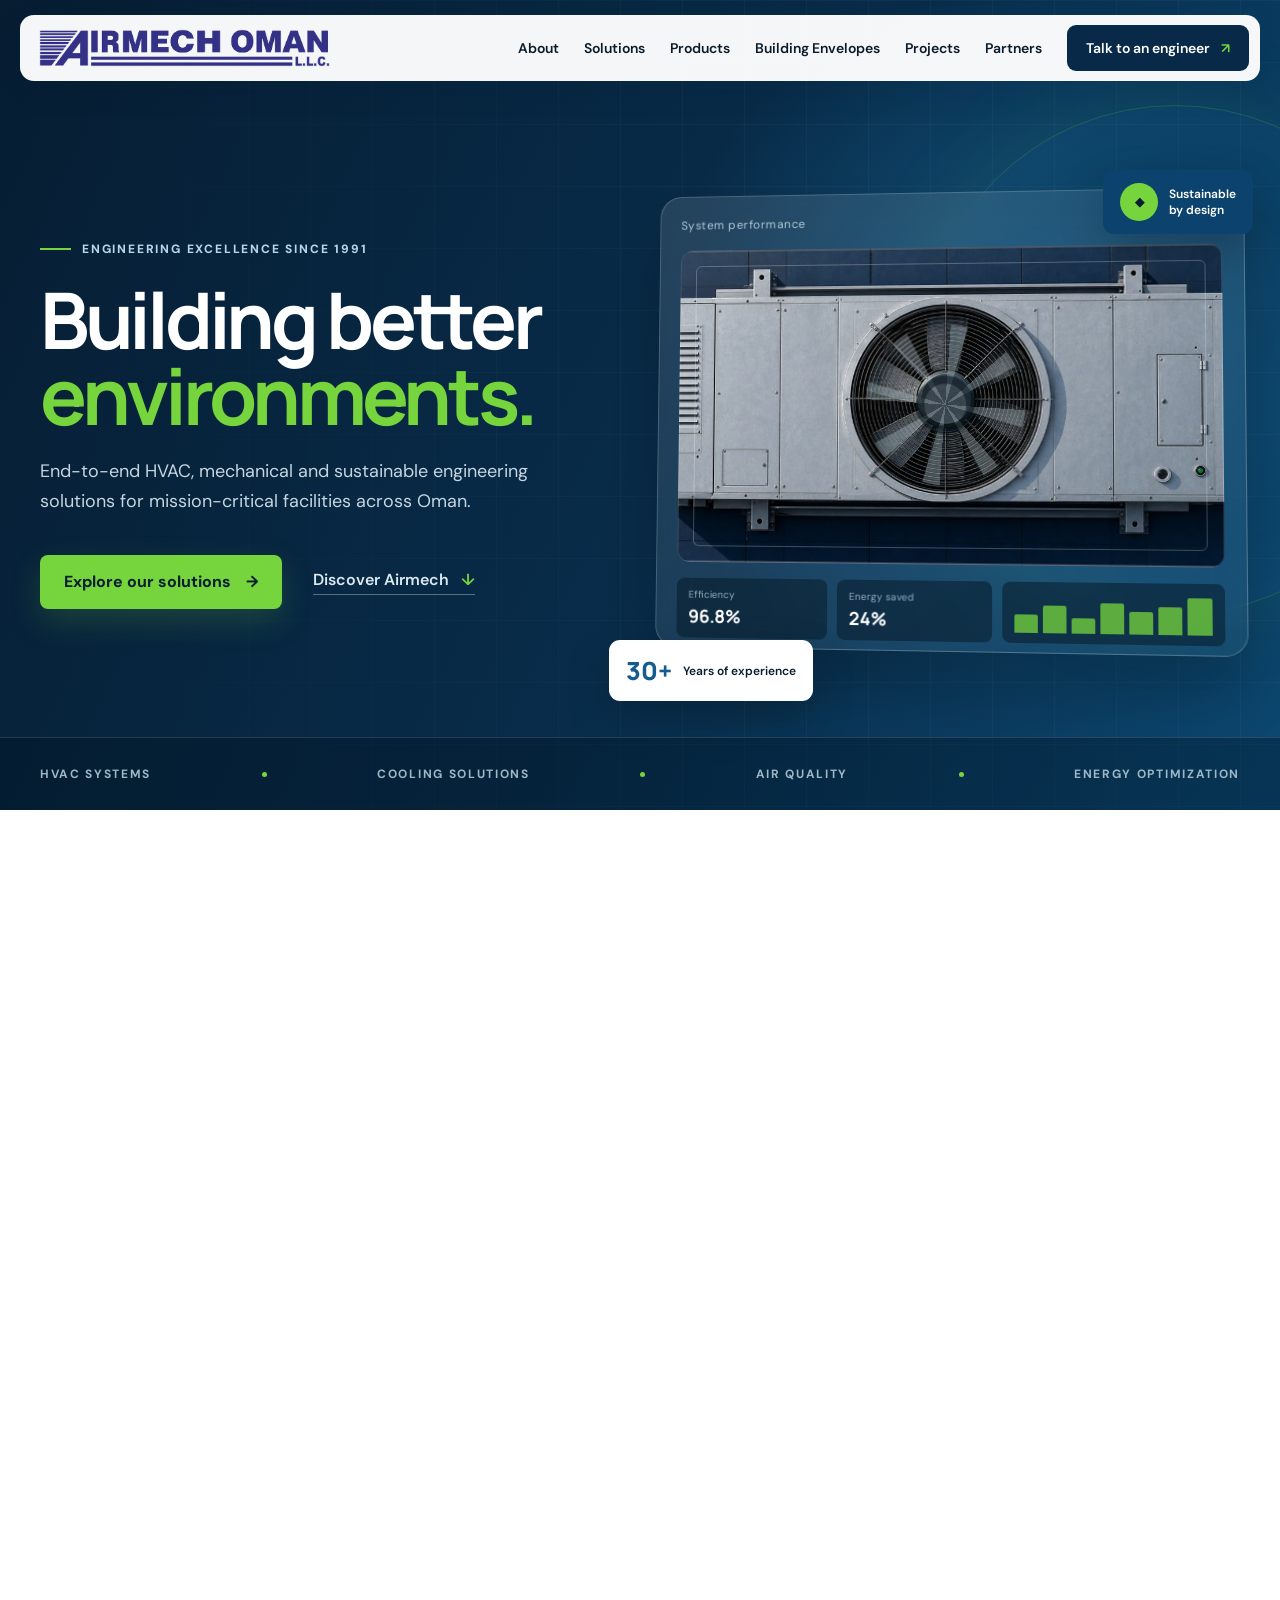
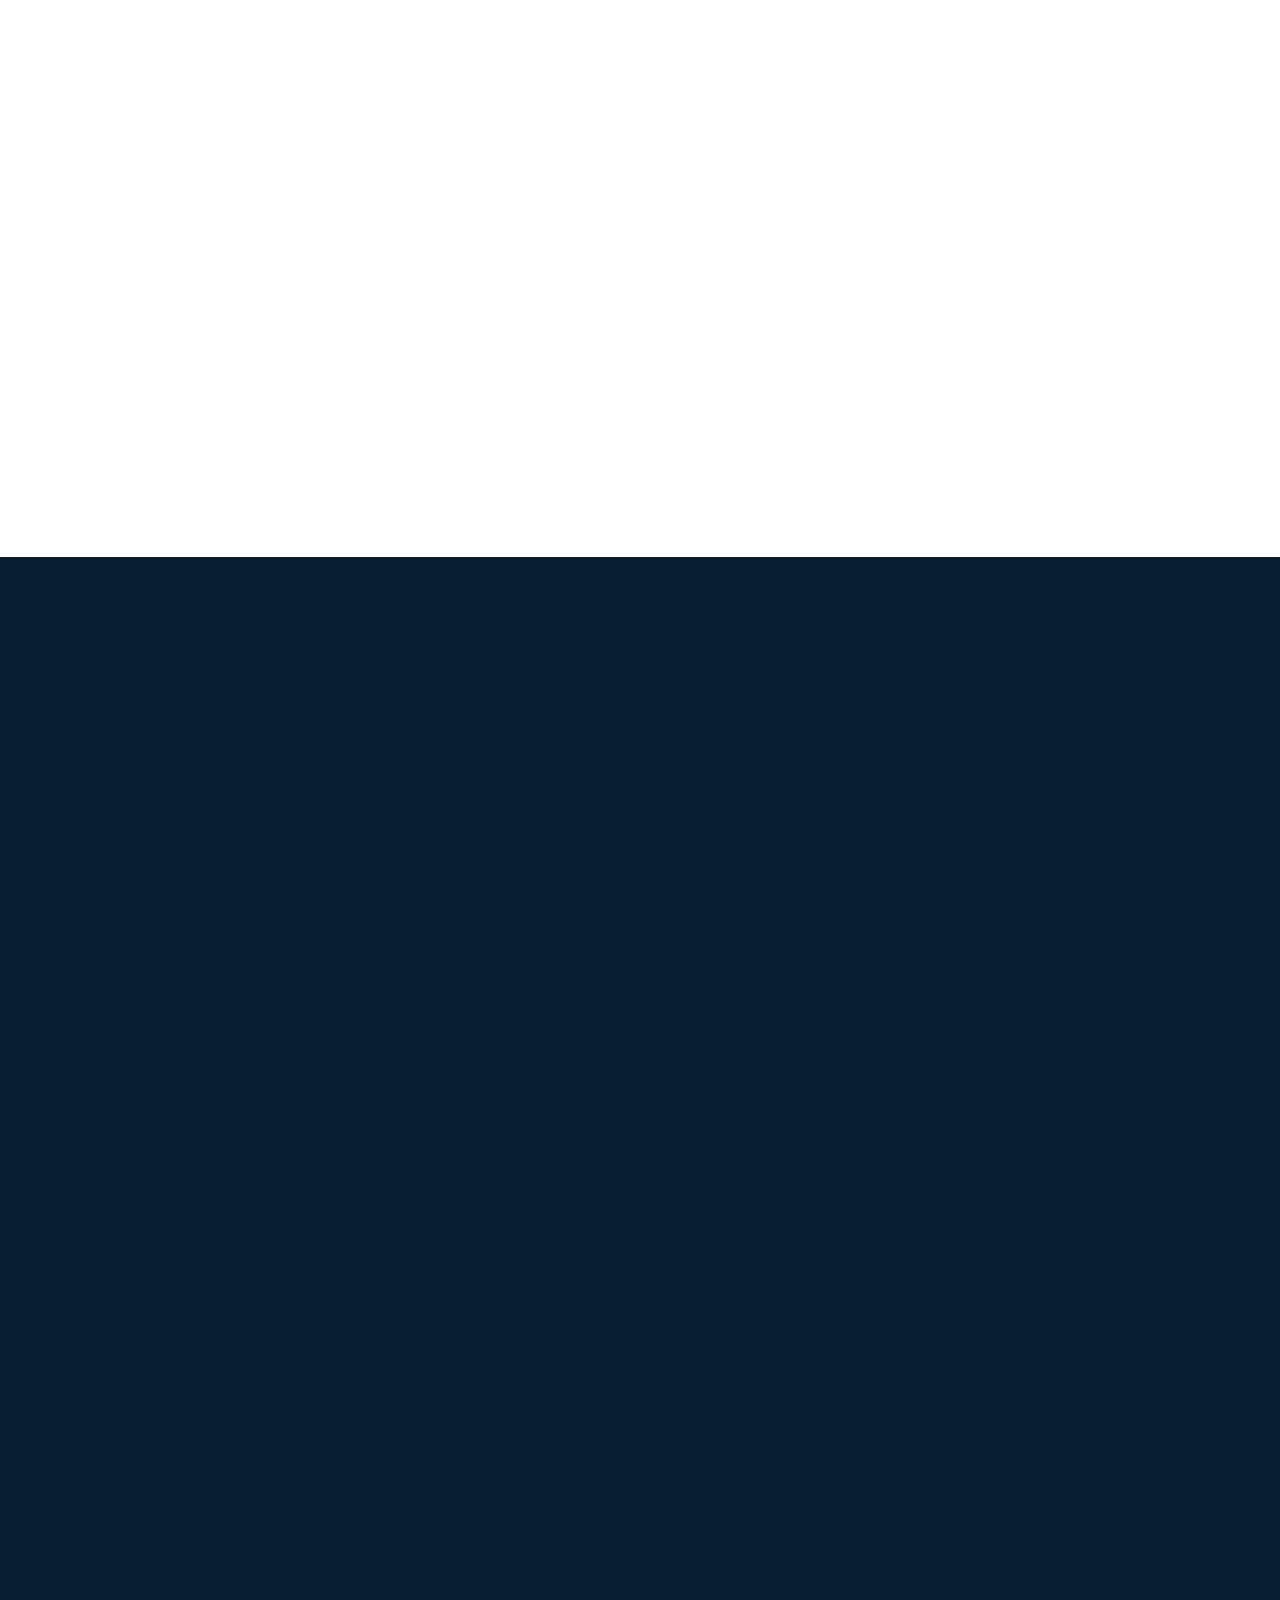
==== commit fc79003b: "Preserve BSK original color" ====
--- a/index.html
+++ b/index.html
@@ -27,7 +27,7 @@
   <link rel="preload" href="assets/airmech-logo-transparent.png" as="image" type="image/png">
   <link rel="preload" href="assets/hvac-top-fan.jpg" as="image" type="image/jpeg">
   <link href="https://fonts.googleapis.com/css2?family=DM+Sans:wght@400;500;600;700&family=Manrope:wght@500;600;700;800&display=swap" rel="stylesheet">
-  <link rel="stylesheet" href="styles.css?v=partner-logos-20260620-7">
+  <link rel="stylesheet" href="styles.css?v=partner-logos-20260620-9">
   <script type="application/ld+json">
   {
     "@context": "https://schema.org",
--- a/styles.css
+++ b/styles.css
@@ -653,7 +653,17 @@
 .brand-cloud .brand-logo-ares img { width: min(145px, 72%); max-height: 58px; }
 .brand-cloud .brand-logo-sempa img { width: min(172px, 80%); max-height: 54px; }
 .brand-cloud .brand-logo-camfil img { width: min(176px, 82%); max-height: 52px; }
-.brand-cloud .brand-logo-bsk img { width: min(154px, 76%); max-height: 48px; }
+.brand-cloud .brand-logo-bsk img {
+  width: min(168px, 82%);
+  max-height: 52px;
+  opacity: 1;
+  filter:
+    drop-shadow(1px 0 0 rgba(255,255,255,.9))
+    drop-shadow(-1px 0 0 rgba(255,255,255,.9))
+    drop-shadow(0 1px 0 rgba(255,255,255,.9))
+    drop-shadow(0 -1px 0 rgba(255,255,255,.9))
+    drop-shadow(0 0 5px rgba(255,255,255,.55));
+}
 .brand-cloud .brand-logo-novenco img { width: min(170px, 80%); max-height: 54px; }
 
 .contact { background: var(--ice); }
@@ -809,7 +819,7 @@
   .brand-cloud .brand-logo-ares img { width: min(112px, 80%); max-height: 46px; }
   .brand-cloud .brand-logo-sempa img { width: min(132px, 84%); max-height: 42px; }
   .brand-cloud .brand-logo-camfil img { width: min(132px, 84%); max-height: 40px; }
-  .brand-cloud .brand-logo-bsk img { width: min(116px, 78%); max-height: 38px; }
+  .brand-cloud .brand-logo-bsk img { width: min(128px, 84%); max-height: 42px; }
   .brand-cloud .brand-logo-novenco img { width: min(128px, 82%); max-height: 42px; }
   .contact-card { width: calc(100% - 20px); padding: 38px 24px; }
   .contact-form { grid-template-columns: 1fr; }
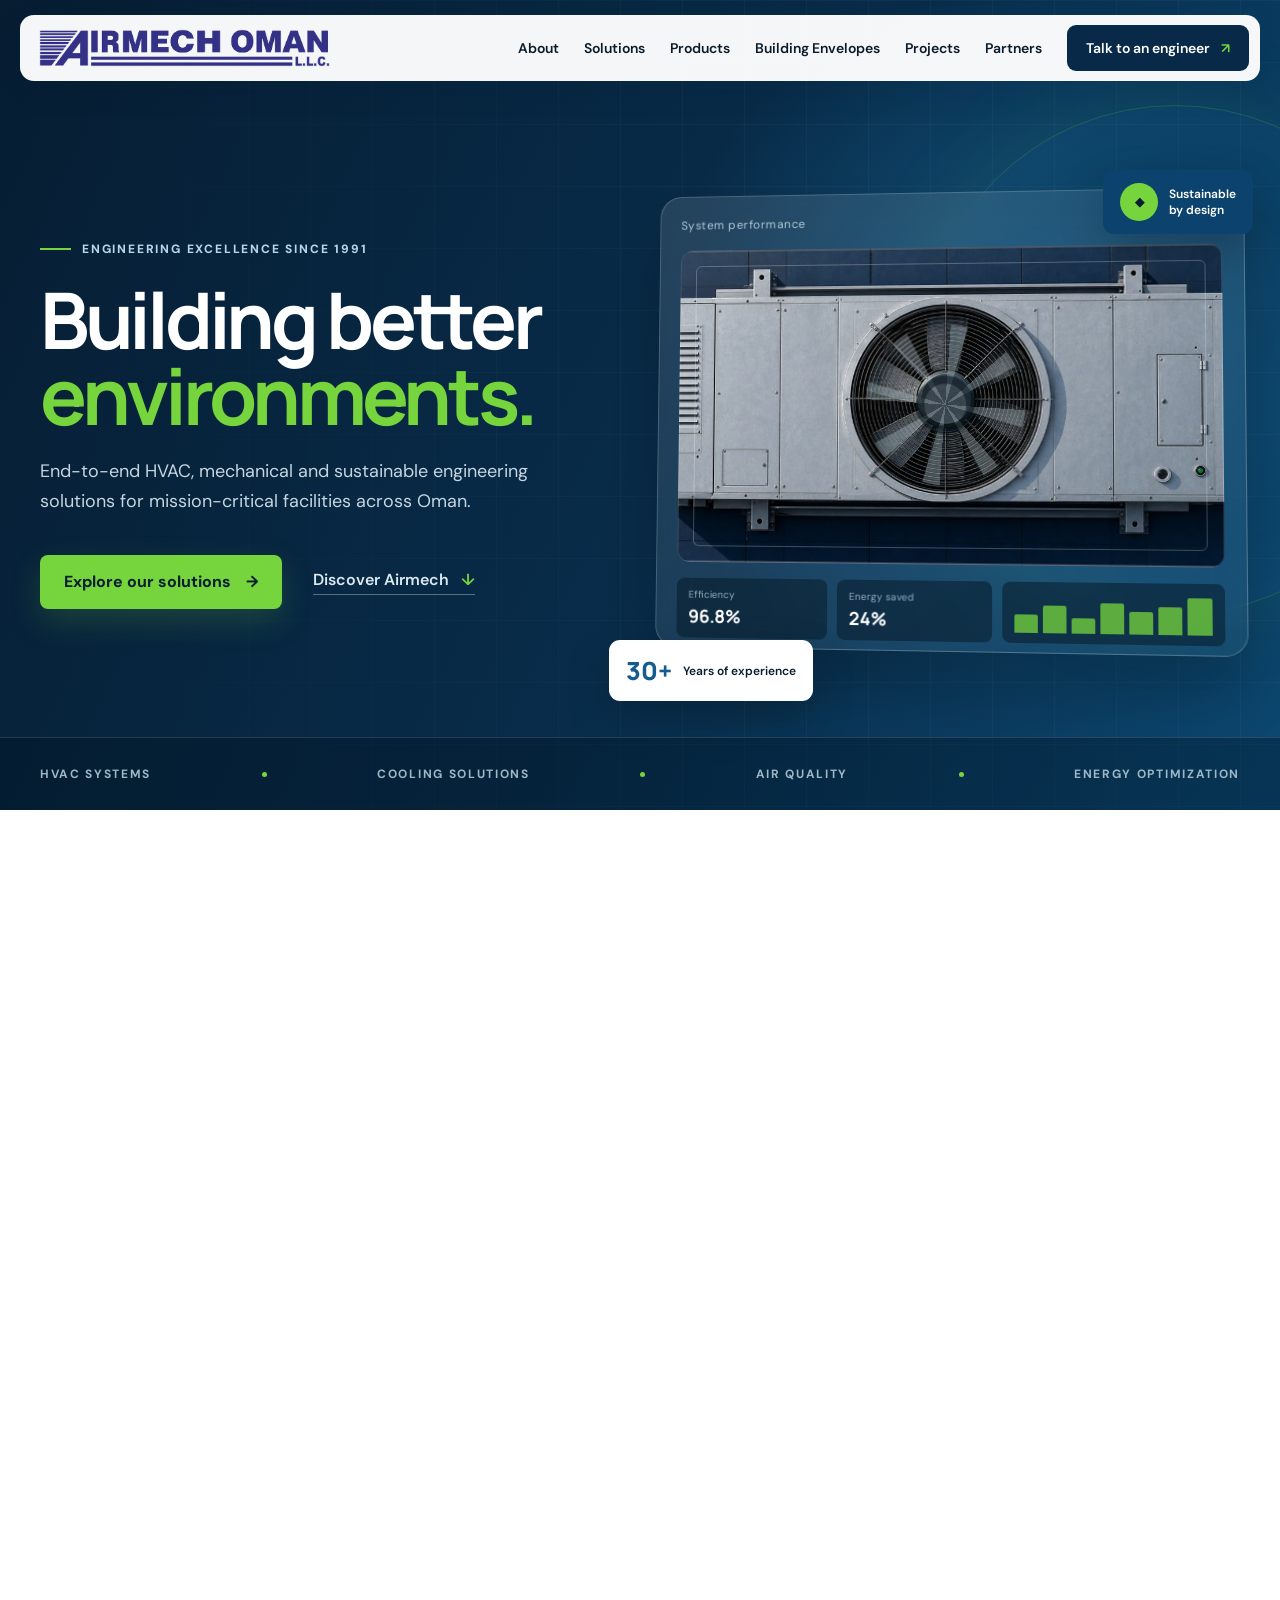
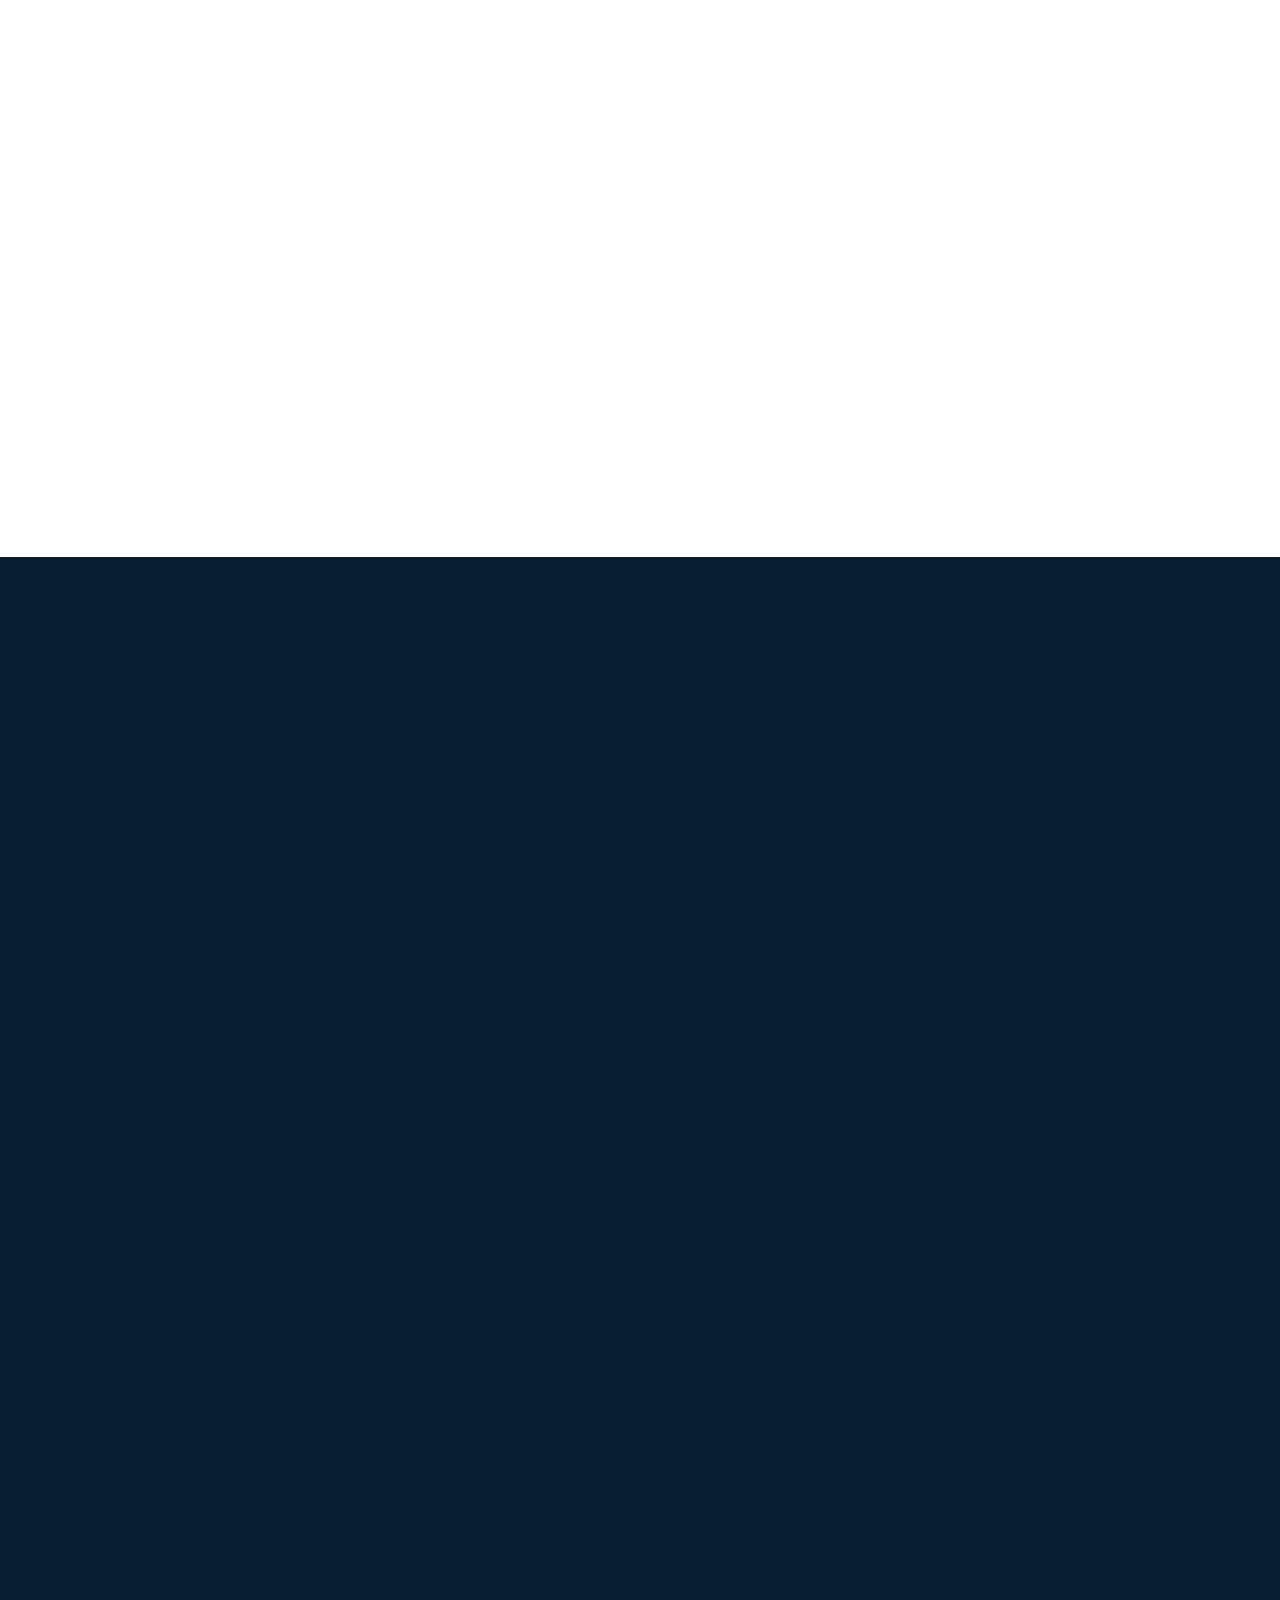
==== commit 1029572d: "Add commercial HVAC rental service" ====
--- a/index.html
+++ b/index.html
@@ -291,6 +291,11 @@
             <div><h3>Aluminium & façade systems</h3><p>Curtain walls · Structural glazing · Aluminium doors & windows · Louvres · Cladding · Skylights</p></div>
             <span class="product-arrow">↗</span>
           </article>
+          <article>
+            <span class="product-number">08</span>
+            <div><h3>Commercial HVAC Rental Service</h3><p>Trane Rental Service provides scalable cooling for unique applications.</p></div>
+            <span class="product-arrow">↗</span>
+          </article>
         </div>
       </div>
     </section>
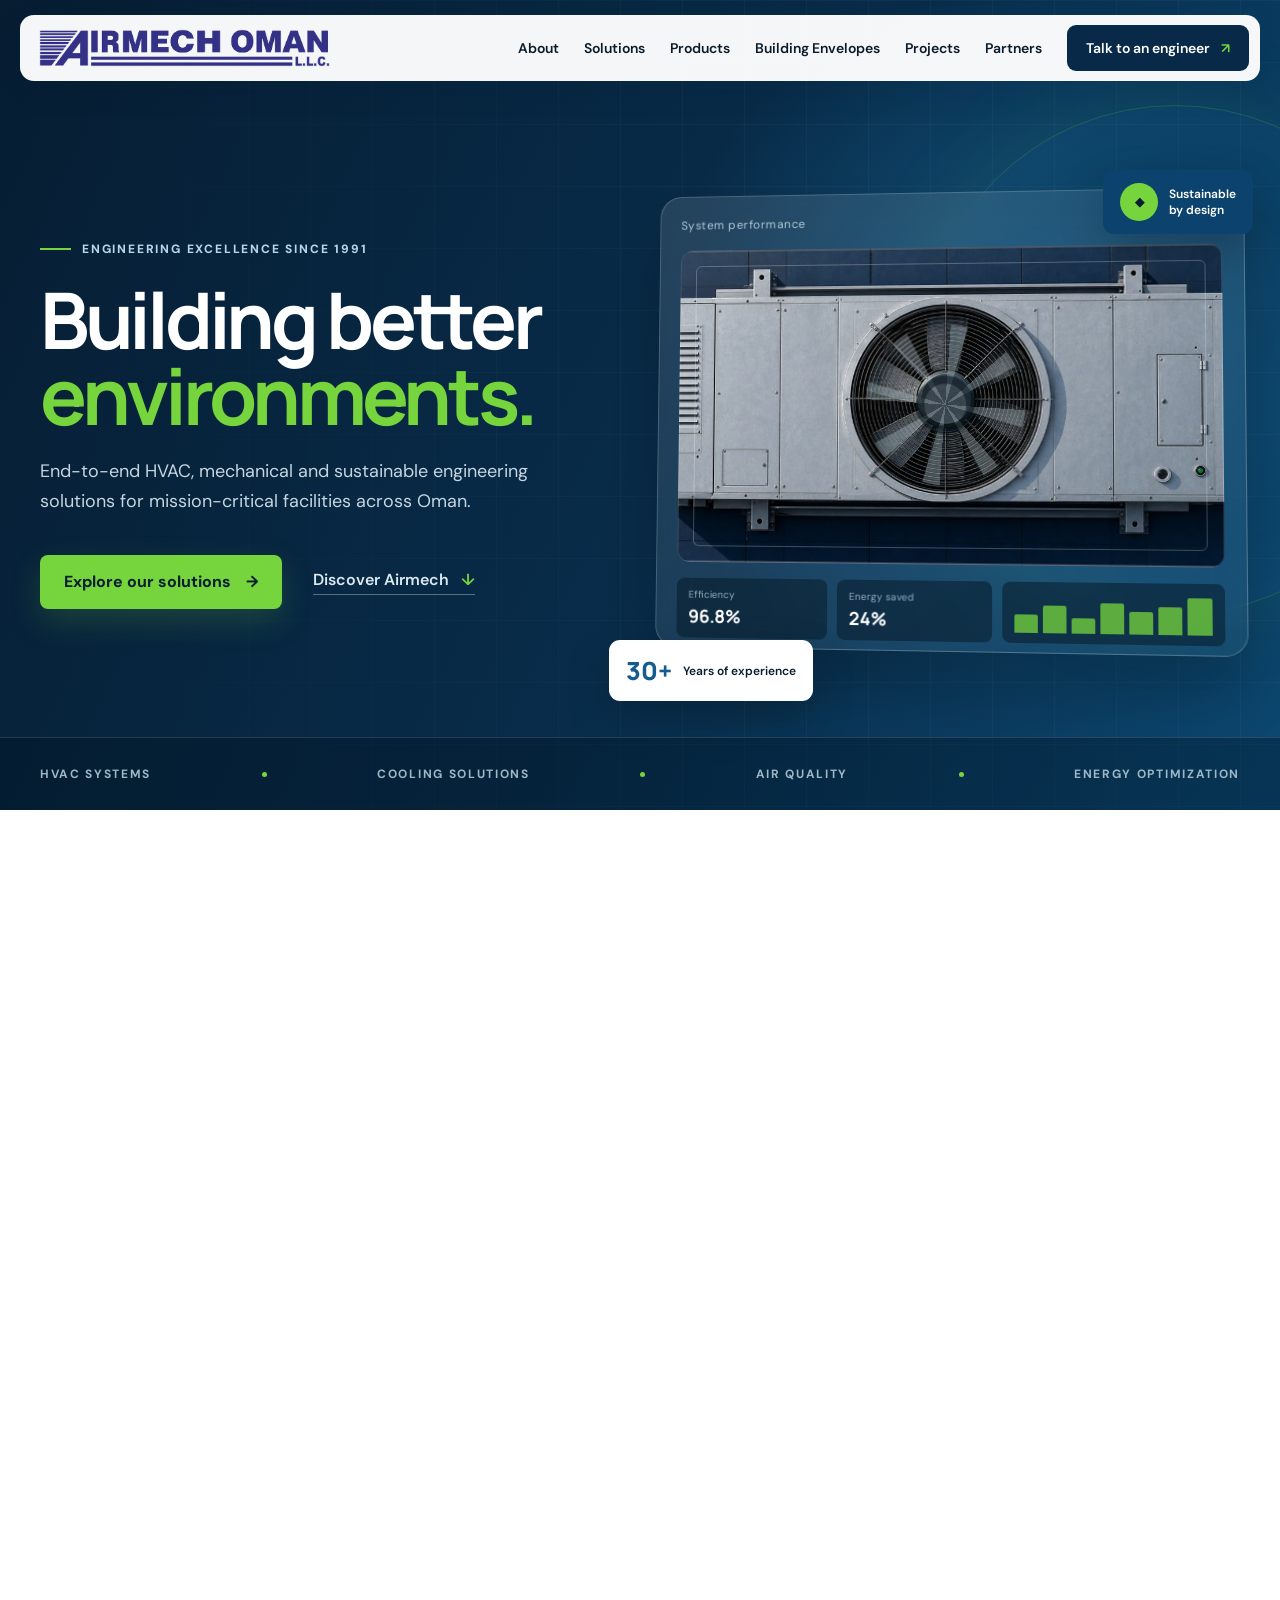
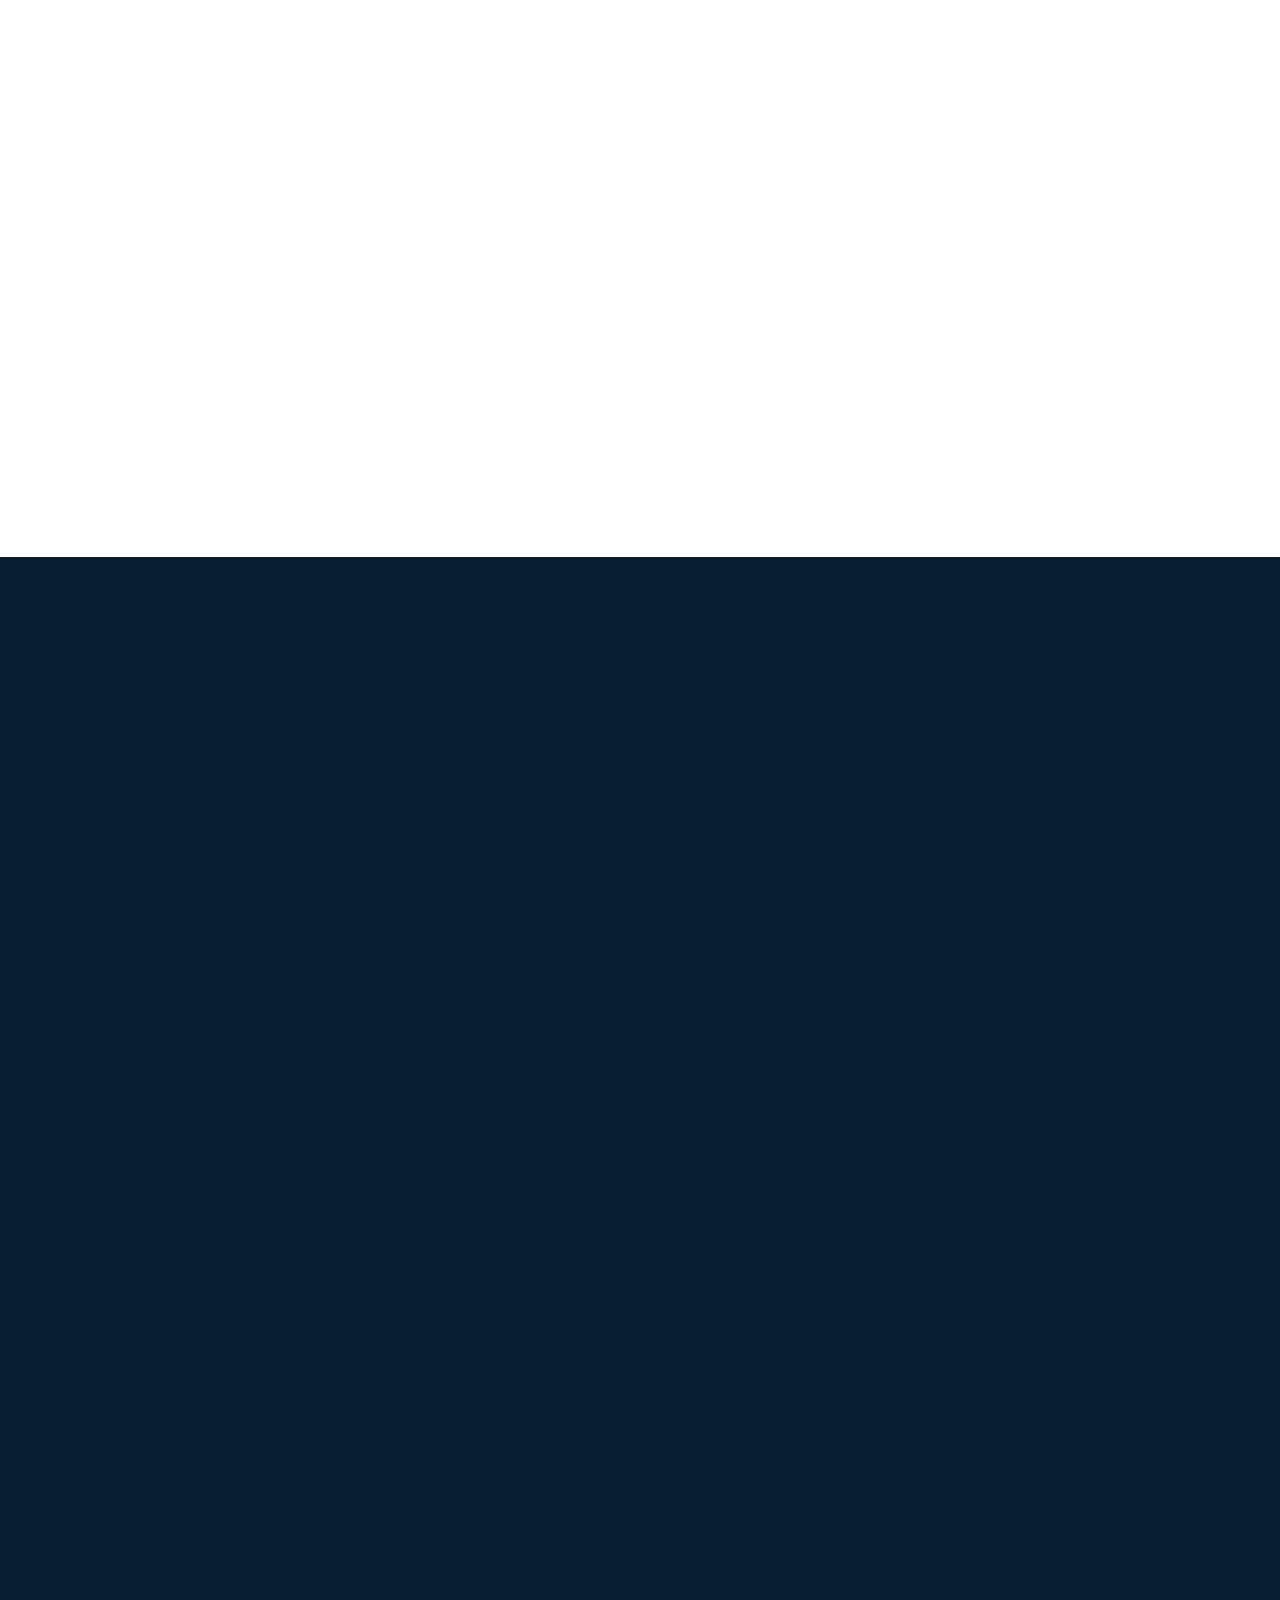
==== commit f5713d76: "Add expandable product portfolio details" ====
--- a/index.html
+++ b/index.html
@@ -27,7 +27,7 @@
   <link rel="preload" href="assets/airmech-logo-transparent.png" as="image" type="image/png">
   <link rel="preload" href="assets/hvac-top-fan.jpg" as="image" type="image/jpeg">
   <link href="https://fonts.googleapis.com/css2?family=DM+Sans:wght@400;500;600;700&family=Manrope:wght@500;600;700;800&display=swap" rel="stylesheet">
-  <link rel="stylesheet" href="styles.css?v=partner-logos-20260620-9">
+  <link rel="stylesheet" href="styles.css?v=product-accordion-20260622-1">
   <script type="application/ld+json">
   {
     "@context": "https://schema.org",
@@ -256,46 +256,86 @@
         </div>
 
         <div class="product-list reveal">
-          <article>
-            <span class="product-number">01</span>
-            <div><h3>Climate systems</h3><p>Chillers · AHU · FCU · Heat pumps · BMS / CPM</p></div>
-            <span class="product-arrow">↗</span>
-          </article>
-          <article>
-            <span class="product-number">02</span>
-            <div><h3>Heat rejection</h3><p>Cooling towers · Dry coolers</p></div>
-            <span class="product-arrow">↗</span>
-          </article>
-          <article>
-            <span class="product-number">03</span>
-            <div><h3>Critical cooling</h3><p>Close-control units · In-row cooling</p></div>
-            <span class="product-arrow">↗</span>
-          </article>
-          <article>
-            <span class="product-number">04</span>
-            <div><h3>Hydronic equipment</h3><p>Plate heat exchangers · Chilled-water pumps · End-suction, inline & split-case pumps</p></div>
-            <span class="product-arrow">↗</span>
-          </article>
-          <article>
-            <span class="product-number">05</span>
-            <div><h3>Air treatment</h3><p>Air filtration · Air purification · Kitchen ecology · ERV · Air washers</p></div>
-            <span class="product-arrow">↗</span>
-          </article>
-          <article>
-            <span class="product-number">06</span>
-            <div><h3>Efficiency upgrades</h3><p>AHU energy upgrade solutions</p></div>
-            <span class="product-arrow">↗</span>
-          </article>
-          <article>
-            <span class="product-number">07</span>
-            <div><h3>Aluminium & façade systems</h3><p>Curtain walls · Structural glazing · Aluminium doors & windows · Louvres · Cladding · Skylights</p></div>
-            <span class="product-arrow">↗</span>
-          </article>
-          <article>
-            <span class="product-number">08</span>
-            <div><h3>Commercial HVAC Rental Service</h3><p>Trane Rental Service provides scalable cooling for unique applications.</p></div>
-            <span class="product-arrow">↗</span>
-          </article>
+          <details class="product-item">
+            <summary>
+              <span class="product-number">01</span>
+              <span class="product-heading"><span class="product-title">Climate systems</span><span class="product-subtitle">Chillers · AHU · FCU · Heat pumps · BMS / CPM</span></span>
+              <span class="product-arrow" aria-hidden="true">+</span>
+            </summary>
+            <div class="product-detail">
+              <p>Engineered chilled-water and direct-expansion solutions for commercial, industrial and mission-critical facilities, supported from equipment selection through commissioning and lifecycle service.</p>
+            </div>
+          </details>
+          <details class="product-item">
+            <summary>
+              <span class="product-number">02</span>
+              <span class="product-heading"><span class="product-title">Heat rejection</span><span class="product-subtitle">Cooling towers · Dry coolers</span></span>
+              <span class="product-arrow" aria-hidden="true">+</span>
+            </summary>
+            <div class="product-detail">
+              <p>Efficient cooling towers and dry coolers selected to reject process and comfort-cooling heat reliably in Oman’s demanding climate.</p>
+            </div>
+          </details>
+          <details class="product-item">
+            <summary>
+              <span class="product-number">03</span>
+              <span class="product-heading"><span class="product-title">Critical cooling</span><span class="product-subtitle">Close-control units · In-row cooling</span></span>
+              <span class="product-arrow" aria-hidden="true">+</span>
+            </summary>
+            <div class="product-detail">
+              <p>Precision cooling solutions for data rooms, control spaces and other environments where temperature, humidity and continuous operation are essential.</p>
+            </div>
+          </details>
+          <details class="product-item">
+            <summary>
+              <span class="product-number">04</span>
+              <span class="product-heading"><span class="product-title">Hydronic equipment</span><span class="product-subtitle">Plate heat exchangers · Chilled-water pumps · End-suction, inline & split-case pumps</span></span>
+              <span class="product-arrow" aria-hidden="true">+</span>
+            </summary>
+            <div class="product-detail">
+              <p>Heat exchangers and pumping equipment configured for dependable chilled-water circulation, efficient heat transfer and maintainable plant operation.</p>
+            </div>
+          </details>
+          <details class="product-item">
+            <summary>
+              <span class="product-number">05</span>
+              <span class="product-heading"><span class="product-title">Air treatment</span><span class="product-subtitle">Air filtration · Air purification · Kitchen ecology · ERV · Air washers</span></span>
+              <span class="product-arrow" aria-hidden="true">+</span>
+            </summary>
+            <div class="product-detail">
+              <p>Filtration, purification, energy recovery and kitchen ecology solutions that improve indoor air quality while supporting efficient building operation.</p>
+            </div>
+          </details>
+          <details class="product-item">
+            <summary>
+              <span class="product-number">06</span>
+              <span class="product-heading"><span class="product-title">Efficiency upgrades</span><span class="product-subtitle">AHU energy upgrade solutions</span></span>
+              <span class="product-arrow" aria-hidden="true">+</span>
+            </summary>
+            <div class="product-detail">
+              <p>Targeted AHU and system upgrades that reduce energy consumption, improve airflow performance and extend the useful life of existing equipment.</p>
+            </div>
+          </details>
+          <details class="product-item">
+            <summary>
+              <span class="product-number">08</span>
+              <span class="product-heading"><span class="product-title">Commercial HVAC Rental Service</span><span class="product-subtitle">Trane Rental Service provides scalable cooling for unique applications.</span></span>
+              <span class="product-arrow" aria-hidden="true">+</span>
+            </summary>
+            <div class="product-detail">
+              <p>Flexible temporary cooling equipment can be configured to maintain operations during planned shutdowns, seasonal demand peaks and emergency requirements.</p>
+            </div>
+          </details>
+          <details class="product-item">
+            <summary>
+              <span class="product-number">07</span>
+              <span class="product-heading"><span class="product-title">Aluminium & façade systems</span><span class="product-subtitle">Curtain walls · Structural glazing · Aluminium doors & windows · Louvres · Cladding · Skylights</span></span>
+              <span class="product-arrow" aria-hidden="true">+</span>
+            </summary>
+            <div class="product-detail">
+              <p>Design, engineering, fabrication and installation of high-performance aluminium, glazing and façade systems for commercial and industrial buildings.</p>
+            </div>
+          </details>
         </div>
       </div>
     </section>
--- a/styles.css
+++ b/styles.css
@@ -467,20 +467,36 @@
 .products-intro { display: flex; align-items: flex-end; justify-content: space-between; gap: 50px; margin-bottom: 65px; }
 .products-intro p { max-width: 385px; margin: 0; color: var(--muted); line-height: 1.65; }
 .product-list { border-top: 1px solid #cbd5db; }
-.product-list article {
+.product-item {
+  border-bottom: 1px solid #cbd5db;
+  transition: background .25s;
+}
+.product-item summary {
   display: grid;
   grid-template-columns: 70px 1fr 50px;
   align-items: center;
   min-height: 118px;
-  border-bottom: 1px solid #cbd5db;
+  cursor: pointer;
+  list-style: none;
   transition: padding .25s, background .25s;
 }
-.product-list article:hover { padding-inline: 18px; background: white; }
+.product-item summary::-webkit-details-marker { display: none; }
+.product-item summary:hover,
+.product-item summary:focus-visible { padding-inline: 18px; background: white; }
+.product-item summary:focus-visible { outline: 2px solid var(--green); outline-offset: -2px; }
+.product-item[open] { background: white; }
+.product-item[open] summary { padding-inline: 18px; }
 .product-number { align-self: start; padding-top: 30px; color: #71818c; font-size: 11px; }
-.product-list h3 { margin: 0 0 7px; font-size: 24px; }
-.product-list p { margin: 0; color: var(--muted); font-size: 14px; }
+.product-heading { display: block; }
+.product-title { display: block; margin: 0 0 7px; color: var(--ink); font-size: 24px; font-weight: 700; line-height: 1.2; }
+.product-subtitle { display: block; color: var(--muted); font-size: 14px; line-height: 1.5; }
 .product-arrow { display: grid; place-items: center; width: 39px; height: 39px; border-radius: 50%; background: white; color: var(--green); transition: .25s; }
-.product-list article:hover .product-arrow { color: white; background: var(--blue-700); transform: rotate(45deg); }
+.product-item summary:hover .product-arrow,
+.product-item summary:focus-visible .product-arrow,
+.product-item[open] .product-arrow { color: white; background: var(--blue-700); }
+.product-item[open] .product-arrow { transform: rotate(45deg); }
+.product-detail { padding: 0 68px 30px 88px; }
+.product-detail p { max-width: 760px; margin: 0; color: var(--blue-700); font-size: 16px; line-height: 1.7; }
 
 .projects { background: white; }
 .projects-head { color: var(--ink); }
@@ -808,9 +824,10 @@
   .contact-detail { grid-template-columns: 42px 1fr 18px; gap: 12px; padding: 14px 12px; }
   .contact-detail-icon { width: 38px; height: 38px; }
   .contact-detail strong { font-size: 14px; overflow-wrap: anywhere; }
-  .product-list article { grid-template-columns: 40px 1fr 38px; padding: 24px 0; }
-  .product-list h3 { font-size: 20px; }
+  .product-item summary { grid-template-columns: 40px 1fr 38px; padding: 24px 0; }
+  .product-title { font-size: 20px; }
   .product-number { padding-top: 4px; }
+  .product-detail { padding: 0 45px 26px 40px; }
   .brand-cloud span { min-height: 85px; font-size: 15px; }
   .brand-cloud .brand-logo { padding: 14px 18px; }
   .brand-cloud .brand-logo img { width: min(145px, 90%); max-height: 50px; }
@@ -860,9 +877,12 @@
   .section-head, .products-intro { gap: 22px; margin-bottom: 42px; }
   .solution-card { min-height: 300px; padding: 25px; }
   .solution-card.featured { min-height: 520px; }
-  .product-list article { grid-template-columns: 30px 1fr 34px; gap: 8px; }
-  .product-list h3 { font-size: 18px; }
-  .product-list p { font-size: 13px; overflow-wrap: anywhere; }
+  .product-item summary { grid-template-columns: 30px 1fr 34px; gap: 8px; }
+  .product-title { font-size: 18px; }
+  .product-subtitle { font-size: 13px; overflow-wrap: anywhere; }
+  .product-arrow { width: 34px; height: 34px; }
+  .product-detail { padding: 0 34px 24px 30px; }
+  .product-detail p { font-size: 14px; }
   .project-visual { height: 235px; }
   .project-info { min-height: auto; grid-template-columns: 26px 1fr; padding: 23px 18px; }
   .portfolio-placeholder { min-height: 270px; padding: 22px; }
